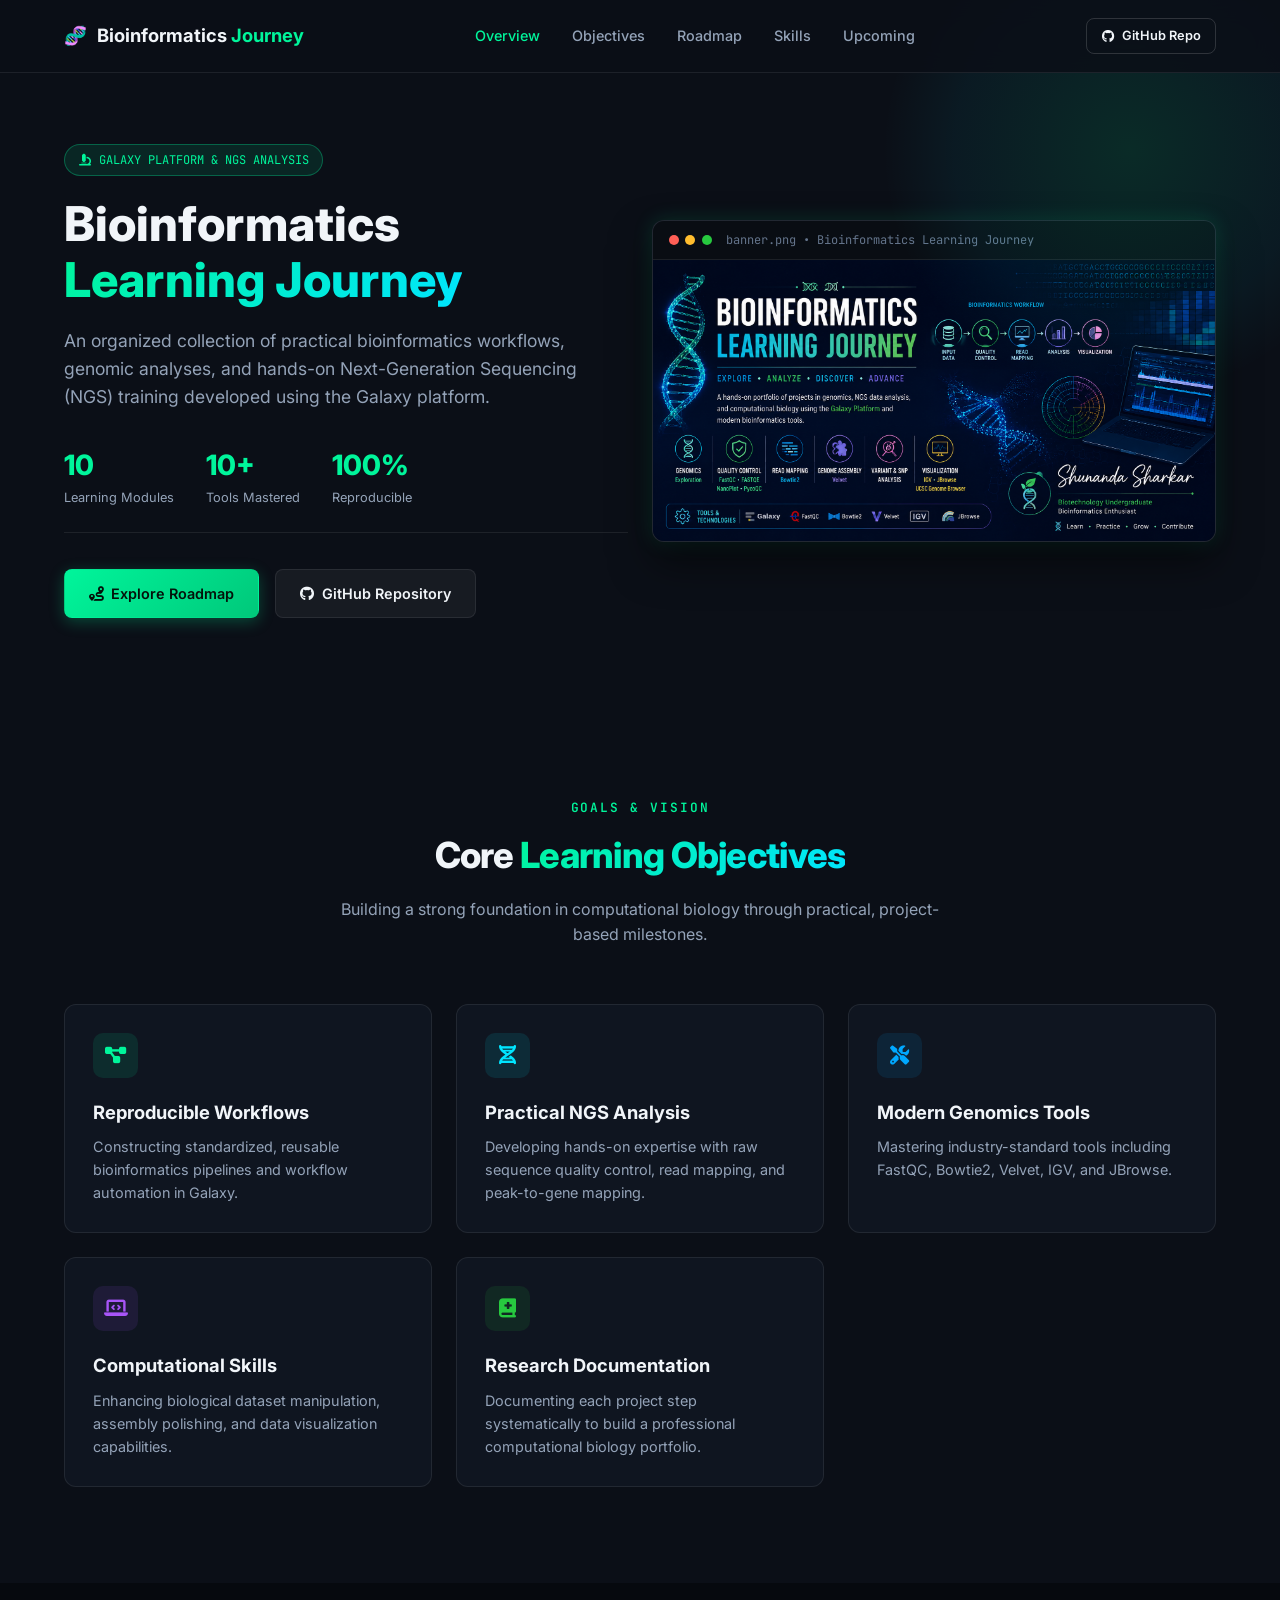
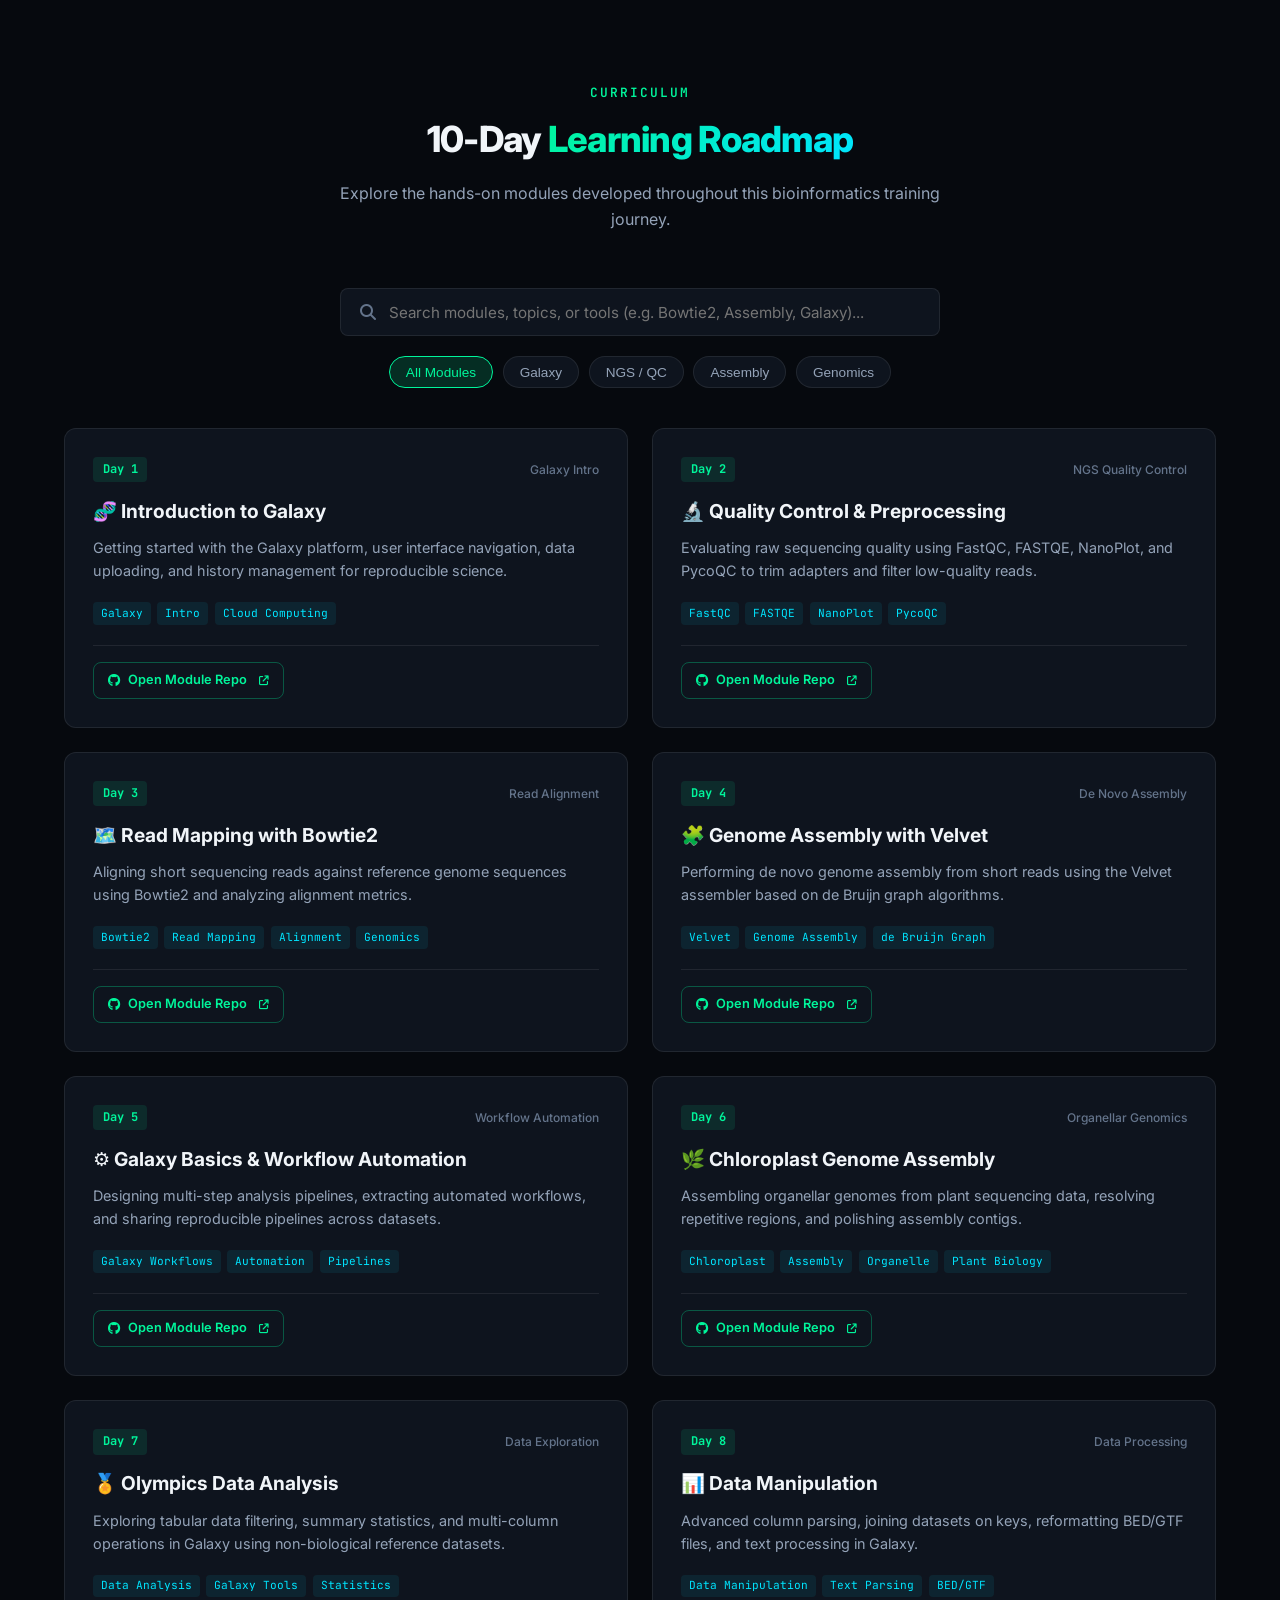
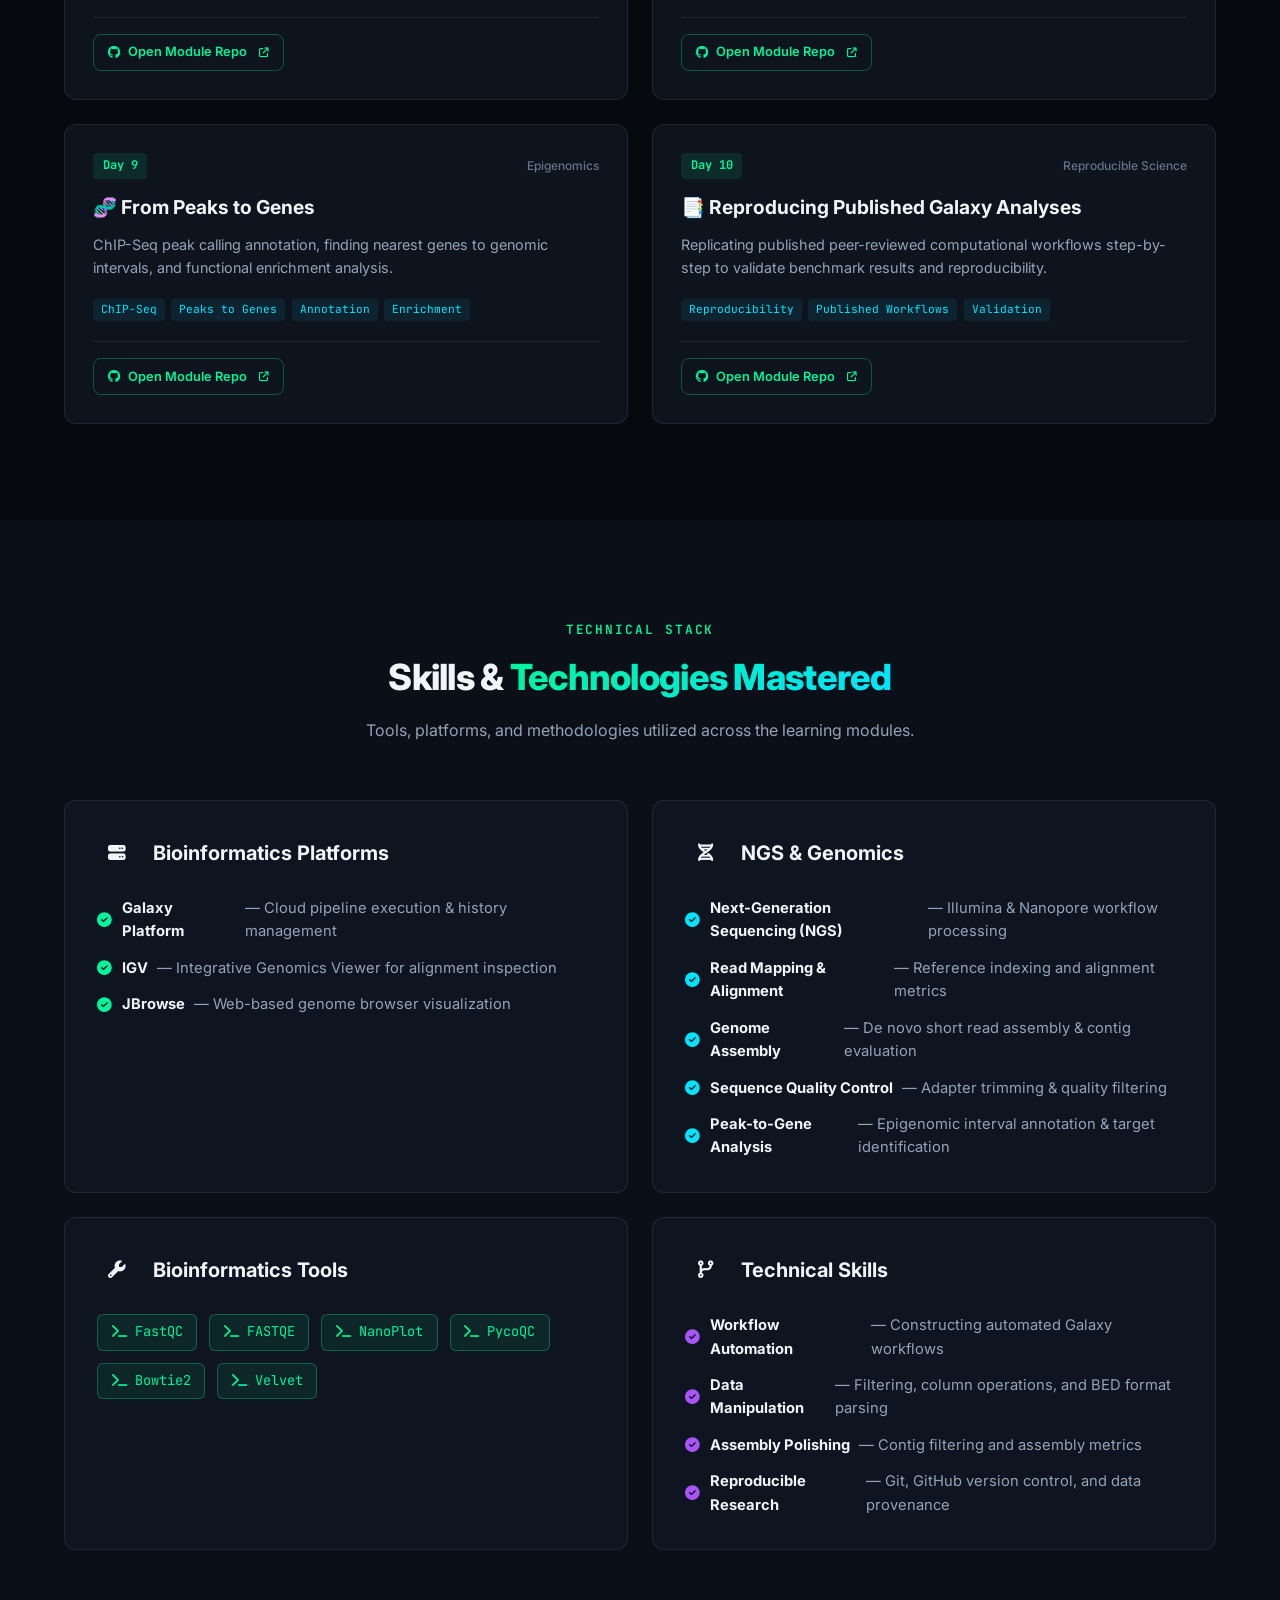
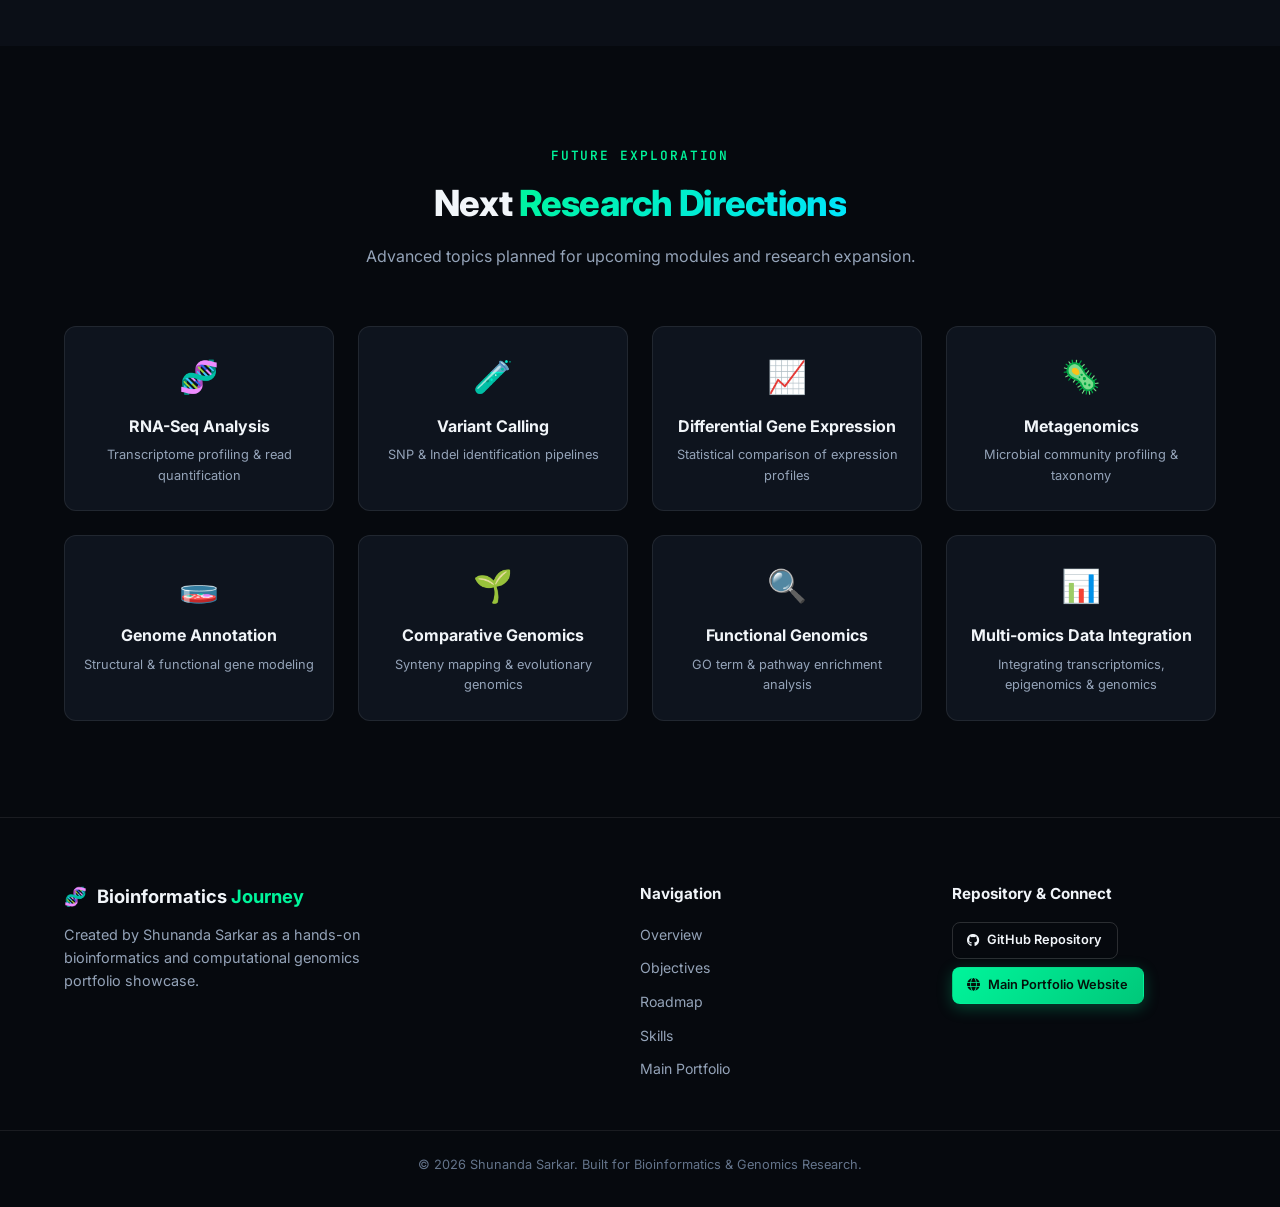
==== Bioinformatics-Learning-Journey/index.html @ 3c03c181 "Deploy Bioinformatics Learning Journey interactive demo website" ====
<!DOCTYPE html>
<html lang="en">
<head>
  <meta charset="UTF-8">
  <meta name="viewport" content="width=device-width, initial-scale=1.0">
  <title>Bioinformatics Learning Journey | Interactive Showcase</title>
  <meta name="description" content="An interactive showcase of practical bioinformatics workflows, NGS analysis, and genomics training with the Galaxy platform by Shunanda Sarkar.">
  
  <!-- Google Fonts -->
  <link rel="preconnect" href="https://fonts.googleapis.com">
  <link rel="preconnect" href="https://fonts.gstatic.com" crossorigin>
  <link href="https://fonts.googleapis.com/css2?family=Inter:wght@300;400;500;600;700;800&family=JetBrains+Mono:wght@400;500;600&display=swap" rel="stylesheet">
  
  <!-- FontAwesome Icons -->
  <link rel="stylesheet" href="https://cdnjs.cloudflare.com/ajax/libs/font-awesome/6.7.2/css/all.min.css">
  
  <!-- Custom CSS -->
  <link rel="stylesheet" href="style.css">
</head>
<body>

  <!-- Navigation Bar -->
  <nav class="navbar" id="navbar">
    <div class="nav-container">
      <a href="#" class="nav-logo">
        <span class="logo-icon">🧬</span>
        <span class="logo-text">Bioinformatics <span class="accent-cyan">Journey</span></span>
      </a>
      <ul class="nav-links" id="nav-links">
        <li><a href="#overview" class="nav-link active">Overview</a></li>
        <li><a href="#objectives" class="nav-link">Objectives</a></li>
        <li><a href="#roadmap" class="nav-link">Roadmap</a></li>
        <li><a href="#skills" class="nav-link">Skills</a></li>
        <li><a href="#upcoming" class="nav-link">Upcoming</a></li>
      </ul>
      <div class="nav-actions">
        <a href="https://github.com/shunandasharkarbio-boop/Bioinformatics-Learning-Journey" target="_blank" rel="noopener noreferrer" class="btn btn-outline btn-sm">
          <i class="fab fa-github"></i> GitHub Repo
        </a>
      </div>
      <button class="mobile-toggle" id="mobile-toggle" aria-label="Toggle Navigation">
        <i class="fas fa-bars"></i>
      </button>
    </div>
  </nav>

  <!-- Hero Section -->
  <section class="hero-section" id="overview">
    <div class="hero-bg-glow"></div>
    <div class="container grid grid-2 hero-grid">
      <div class="hero-content">
        <div class="hero-badge">
          <i class="fas fa-microscope"></i> GALAXY PLATFORM & NGS ANALYSIS
        </div>
        <h1 class="hero-title">
          Bioinformatics <br>
          <span class="text-gradient">Learning Journey</span>
        </h1>
        <p class="hero-description">
          An organized collection of practical bioinformatics workflows, genomic analyses, and hands-on Next-Generation Sequencing (NGS) training developed using the Galaxy platform.
        </p>

        <!-- Stats Grid -->
        <div class="hero-stats">
          <div class="stat-item">
            <span class="stat-number">10</span>
            <span class="stat-label">Learning Modules</span>
          </div>
          <div class="stat-item">
            <span class="stat-number">10+</span>
            <span class="stat-label">Tools Mastered</span>
          </div>
          <div class="stat-item">
            <span class="stat-number">100%</span>
            <span class="stat-label">Reproducible</span>
          </div>
        </div>

        <div class="hero-cta">
          <a href="#roadmap" class="btn btn-primary">
            <i class="fas fa-route"></i> Explore Roadmap
          </a>
          <a href="https://github.com/shunandasharkarbio-boop/Bioinformatics-Learning-Journey" target="_blank" rel="noopener noreferrer" class="btn btn-secondary">
            <i class="fab fa-github"></i> GitHub Repository
          </a>
        </div>
      </div>

      <!-- Hero Banner Frame -->
      <div class="hero-visual">
        <div class="banner-frame">
          <div class="banner-header">
            <span class="dot red"></span>
            <span class="dot yellow"></span>
            <span class="dot green"></span>
            <span class="banner-title">banner.png &bull; Bioinformatics Learning Journey</span>
          </div>
          <div class="banner-body">
            <img src="banner.png" alt="Bioinformatics Learning Journey Banner" class="banner-img">
          </div>
        </div>
      </div>
    </div>
  </section>

  <!-- Learning Objectives -->
  <section class="section" id="objectives">
    <div class="container">
      <div class="section-header">
        <span class="section-subtitle">GOALS & VISION</span>
        <h2 class="section-title">Core <span class="text-gradient">Learning Objectives</span></h2>
        <p class="section-desc">Building a strong foundation in computational biology through practical, project-based milestones.</p>
      </div>

      <div class="grid grid-3 objectives-grid">
        <div class="card objective-card">
          <div class="card-icon cyan"><i class="fas fa-project-diagram"></i></div>
          <h3>Reproducible Workflows</h3>
          <p>Constructing standardized, reusable bioinformatics pipelines and workflow automation in Galaxy.</p>
        </div>

        <div class="card objective-card">
          <div class="card-icon blue"><i class="fas fa-dna"></i></div>
          <h3>Practical NGS Analysis</h3>
          <p>Developing hands-on expertise with raw sequence quality control, read mapping, and peak-to-gene mapping.</p>
        </div>

        <div class="card objective-card">
          <div class="card-icon teal"><i class="fas fa-tools"></i></div>
          <h3>Modern Genomics Tools</h3>
          <p>Mastering industry-standard tools including FastQC, Bowtie2, Velvet, IGV, and JBrowse.</p>
        </div>

        <div class="card objective-card">
          <div class="card-icon purple"><i class="fas fa-laptop-code"></i></div>
          <h3>Computational Skills</h3>
          <p>Enhancing biological dataset manipulation, assembly polishing, and data visualization capabilities.</p>
        </div>

        <div class="card objective-card">
          <div class="card-icon green"><i class="fas fa-book-medical"></i></div>
          <h3>Research Documentation</h3>
          <p>Documenting each project step systematically to build a professional computational biology portfolio.</p>
        </div>
      </div>
    </div>
  </section>

  <!-- Interactive 10-Day Learning Roadmap -->
  <section class="section bg-darker" id="roadmap">
    <div class="container">
      <div class="section-header">
        <span class="section-subtitle">CURRICULUM</span>
        <h2 class="section-title">10-Day <span class="text-gradient">Learning Roadmap</span></h2>
        <p class="section-desc">Explore the hands-on modules developed throughout this bioinformatics training journey.</p>
      </div>

      <!-- Filter Controls -->
      <div class="filter-wrapper">
        <div class="search-box">
          <i class="fas fa-search search-icon"></i>
          <input type="text" id="module-search" placeholder="Search modules, topics, or tools (e.g. Bowtie2, Assembly, Galaxy)...">
        </div>
        <div class="filter-buttons">
          <button class="filter-btn active" data-filter="all">All Modules</button>
          <button class="filter-btn" data-filter="galaxy">Galaxy</button>
          <button class="filter-btn" data-filter="ngs">NGS / QC</button>
          <button class="filter-btn" data-filter="assembly">Assembly</button>
          <button class="filter-btn" data-filter="genomics">Genomics</button>
        </div>
      </div>

      <!-- Roadmap Grid -->
      <div class="grid grid-2 roadmap-grid" id="roadmap-grid">
        
        <!-- Day 1 -->
        <div class="card module-card" data-category="galaxy">
          <div class="module-header">
            <span class="day-badge">Day 1</span>
            <span class="category-tag">Galaxy Intro</span>
          </div>
          <h3 class="module-title">🧬 Introduction to Galaxy</h3>
          <p class="module-desc">Getting started with the Galaxy platform, user interface navigation, data uploading, and history management for reproducible science.</p>
          <div class="module-tags">
            <span>Galaxy</span>
            <span>Intro</span>
            <span>Cloud Computing</span>
          </div>
          <div class="module-footer">
            <a href="https://github.com/shunandasharkarbio-boop/Module-1-Introduction-to-Galaxy" target="_blank" rel="noopener noreferrer" class="btn btn-outline-primary btn-sm">
              <i class="fab fa-github"></i> Open Module Repo <i class="fas fa-arrow-up-right-from-square icon-right"></i>
            </a>
          </div>
        </div>

        <!-- Day 2 -->
        <div class="card module-card" data-category="ngs">
          <div class="module-header">
            <span class="day-badge">Day 2</span>
            <span class="category-tag">NGS Quality Control</span>
          </div>
          <h3 class="module-title">🔬 Quality Control & Preprocessing</h3>
          <p class="module-desc">Evaluating raw sequencing quality using FastQC, FASTQE, NanoPlot, and PycoQC to trim adapters and filter low-quality reads.</p>
          <div class="module-tags">
            <span>FastQC</span>
            <span>FASTQE</span>
            <span>NanoPlot</span>
            <span>PycoQC</span>
          </div>
          <div class="module-footer">
            <a href="https://github.com/shunandasharkarbio-boop/Quality-Control-" target="_blank" rel="noopener noreferrer" class="btn btn-outline-primary btn-sm">
              <i class="fab fa-github"></i> Open Module Repo <i class="fas fa-arrow-up-right-from-square icon-right"></i>
            </a>
          </div>
        </div>

        <!-- Day 3 -->
        <div class="card module-card" data-category="genomics">
          <div class="module-header">
            <span class="day-badge">Day 3</span>
            <span class="category-tag">Read Alignment</span>
          </div>
          <h3 class="module-title">🗺️ Read Mapping with Bowtie2</h3>
          <p class="module-desc">Aligning short sequencing reads against reference genome sequences using Bowtie2 and analyzing alignment metrics.</p>
          <div class="module-tags">
            <span>Bowtie2</span>
            <span>Read Mapping</span>
            <span>Alignment</span>
            <span>Genomics</span>
          </div>
          <div class="module-footer">
            <a href="https://github.com/shunandasharkarbio-boop/Mapping" target="_blank" rel="noopener noreferrer" class="btn btn-outline-primary btn-sm">
              <i class="fab fa-github"></i> Open Module Repo <i class="fas fa-arrow-up-right-from-square icon-right"></i>
            </a>
          </div>
        </div>

        <!-- Day 4 -->
        <div class="card module-card" data-category="assembly">
          <div class="module-header">
            <span class="day-badge">Day 4</span>
            <span class="category-tag">De Novo Assembly</span>
          </div>
          <h3 class="module-title">🧩 Genome Assembly with Velvet</h3>
          <p class="module-desc">Performing de novo genome assembly from short reads using the Velvet assembler based on de Bruijn graph algorithms.</p>
          <div class="module-tags">
            <span>Velvet</span>
            <span>Genome Assembly</span>
            <span>de Bruijn Graph</span>
          </div>
          <div class="module-footer">
            <a href="https://github.com/shunandasharkarbio-boop/Genome-assembly-with-Velvet" target="_blank" rel="noopener noreferrer" class="btn btn-outline-primary btn-sm">
              <i class="fab fa-github"></i> Open Module Repo <i class="fas fa-arrow-up-right-from-square icon-right"></i>
            </a>
          </div>
        </div>

        <!-- Day 5 -->
        <div class="card module-card" data-category="galaxy">
          <div class="module-header">
            <span class="day-badge">Day 5</span>
            <span class="category-tag">Workflow Automation</span>
          </div>
          <h3 class="module-title">⚙️ Galaxy Basics & Workflow Automation</h3>
          <p class="module-desc">Designing multi-step analysis pipelines, extracting automated workflows, and sharing reproducible pipelines across datasets.</p>
          <div class="module-tags">
            <span>Galaxy Workflows</span>
            <span>Automation</span>
            <span>Pipelines</span>
          </div>
          <div class="module-footer">
            <a href="https://github.com/shunandasharkarbio-boop/Galaxy-basic" target="_blank" rel="noopener noreferrer" class="btn btn-outline-primary btn-sm">
              <i class="fab fa-github"></i> Open Module Repo <i class="fas fa-arrow-up-right-from-square icon-right"></i>
            </a>
          </div>
        </div>

        <!-- Day 6 -->
        <div class="card module-card" data-category="assembly">
          <div class="module-header">
            <span class="day-badge">Day 6</span>
            <span class="category-tag">Organellar Genomics</span>
          </div>
          <h3 class="module-title">🌿 Chloroplast Genome Assembly</h3>
          <p class="module-desc">Assembling organellar genomes from plant sequencing data, resolving repetitive regions, and polishing assembly contigs.</p>
          <div class="module-tags">
            <span>Chloroplast</span>
            <span>Assembly</span>
            <span>Organelle</span>
            <span>Plant Biology</span>
          </div>
          <div class="module-footer">
            <a href="https://github.com/shunandasharkarbio-boop/Chloroplast-genome-assembly" target="_blank" rel="noopener noreferrer" class="btn btn-outline-primary btn-sm">
              <i class="fab fa-github"></i> Open Module Repo <i class="fas fa-arrow-up-right-from-square icon-right"></i>
            </a>
          </div>
        </div>

        <!-- Day 7 -->
        <div class="card module-card" data-category="galaxy">
          <div class="module-header">
            <span class="day-badge">Day 7</span>
            <span class="category-tag">Data Exploration</span>
          </div>
          <h3 class="module-title">🏅 Olympics Data Analysis</h3>
          <p class="module-desc">Exploring tabular data filtering, summary statistics, and multi-column operations in Galaxy using non-biological reference datasets.</p>
          <div class="module-tags">
            <span>Data Analysis</span>
            <span>Galaxy Tools</span>
            <span>Statistics</span>
          </div>
          <div class="module-footer">
            <a href="https://github.com/shunandasharkarbio-boop/Olympics-Data-Analysis" target="_blank" rel="noopener noreferrer" class="btn btn-outline-primary btn-sm">
              <i class="fab fa-github"></i> Open Module Repo <i class="fas fa-arrow-up-right-from-square icon-right"></i>
            </a>
          </div>
        </div>

        <!-- Day 8 -->
        <div class="card module-card" data-category="galaxy">
          <div class="module-header">
            <span class="day-badge">Day 8</span>
            <span class="category-tag">Data Processing</span>
          </div>
          <h3 class="module-title">📊 Data Manipulation</h3>
          <p class="module-desc">Advanced column parsing, joining datasets on keys, reformatting BED/GTF files, and text processing in Galaxy.</p>
          <div class="module-tags">
            <span>Data Manipulation</span>
            <span>Text Parsing</span>
            <span>BED/GTF</span>
          </div>
          <div class="module-footer">
            <a href="https://github.com/shunandasharkarbio-boop/Olympics-Data-Analysis" target="_blank" rel="noopener noreferrer" class="btn btn-outline-primary btn-sm">
              <i class="fab fa-github"></i> Open Module Repo <i class="fas fa-arrow-up-right-from-square icon-right"></i>
            </a>
          </div>
        </div>

        <!-- Day 9 -->
        <div class="card module-card" data-category="genomics">
          <div class="module-header">
            <span class="day-badge">Day 9</span>
            <span class="category-tag">Epigenomics</span>
          </div>
          <h3 class="module-title">🧬 From Peaks to Genes</h3>
          <p class="module-desc">ChIP-Seq peak calling annotation, finding nearest genes to genomic intervals, and functional enrichment analysis.</p>
          <div class="module-tags">
            <span>ChIP-Seq</span>
            <span>Peaks to Genes</span>
            <span>Annotation</span>
            <span>Enrichment</span>
          </div>
          <div class="module-footer">
            <a href="https://github.com/shunandasharkarbio-boop/From-peaks-to-genes" target="_blank" rel="noopener noreferrer" class="btn btn-outline-primary btn-sm">
              <i class="fab fa-github"></i> Open Module Repo <i class="fas fa-arrow-up-right-from-square icon-right"></i>
            </a>
          </div>
        </div>

        <!-- Day 10 -->
        <div class="card module-card" data-category="galaxy">
          <div class="module-header">
            <span class="day-badge">Day 10</span>
            <span class="category-tag">Reproducible Science</span>
          </div>
          <h3 class="module-title">📑 Reproducing Published Galaxy Analyses</h3>
          <p class="module-desc">Replicating published peer-reviewed computational workflows step-by-step to validate benchmark results and reproducibility.</p>
          <div class="module-tags">
            <span>Reproducibility</span>
            <span>Published Workflows</span>
            <span>Validation</span>
          </div>
          <div class="module-footer">
            <a href="https://github.com/shunandasharkarbio-boop/Reproduce-published-Galaxy-analyses" target="_blank" rel="noopener noreferrer" class="btn btn-outline-primary btn-sm">
              <i class="fab fa-github"></i> Open Module Repo <i class="fas fa-arrow-up-right-from-square icon-right"></i>
            </a>
          </div>
        </div>

      </div>
    </div>
  </section>

  <!-- Skills & Technologies -->
  <section class="section" id="skills">
    <div class="container">
      <div class="section-header">
        <span class="section-subtitle">TECHNICAL STACK</span>
        <h2 class="section-title">Skills & <span class="text-gradient">Technologies Mastered</span></h2>
        <p class="section-desc">Tools, platforms, and methodologies utilized across the learning modules.</p>
      </div>

      <div class="grid grid-2 skills-grid">

        <!-- Category 1 -->
        <div class="card skill-category-card">
          <div class="skill-cat-header">
            <div class="skill-cat-icon cyan"><i class="fas fa-server"></i></div>
            <h3>Bioinformatics Platforms</h3>
          </div>
          <ul class="skill-list">
            <li><i class="fas fa-check-circle accent-cyan"></i> <strong>Galaxy Platform</strong> — Cloud pipeline execution & history management</li>
            <li><i class="fas fa-check-circle accent-cyan"></i> <strong>IGV</strong> — Integrative Genomics Viewer for alignment inspection</li>
            <li><i class="fas fa-check-circle accent-cyan"></i> <strong>JBrowse</strong> — Web-based genome browser visualization</li>
          </ul>
        </div>

        <!-- Category 2 -->
        <div class="card skill-category-card">
          <div class="skill-cat-header">
            <div class="skill-cat-icon blue"><i class="fas fa-dna"></i></div>
            <h3>NGS & Genomics</h3>
          </div>
          <ul class="skill-list">
            <li><i class="fas fa-check-circle accent-blue"></i> <strong>Next-Generation Sequencing (NGS)</strong> — Illumina & Nanopore workflow processing</li>
            <li><i class="fas fa-check-circle accent-blue"></i> <strong>Read Mapping & Alignment</strong> — Reference indexing and alignment metrics</li>
            <li><i class="fas fa-check-circle accent-blue"></i> <strong>Genome Assembly</strong> — De novo short read assembly & contig evaluation</li>
            <li><i class="fas fa-check-circle accent-blue"></i> <strong>Sequence Quality Control</strong> — Adapter trimming & quality filtering</li>
            <li><i class="fas fa-check-circle accent-blue"></i> <strong>Peak-to-Gene Analysis</strong> — Epigenomic interval annotation & target identification</li>
          </ul>
        </div>

        <!-- Category 3 -->
        <div class="card skill-category-card">
          <div class="skill-cat-header">
            <div class="skill-cat-icon teal"><i class="fas fa-wrench"></i></div>
            <h3>Bioinformatics Tools</h3>
          </div>
          <div class="tool-pills">
            <span class="tool-pill"><i class="fas fa-terminal"></i> FastQC</span>
            <span class="tool-pill"><i class="fas fa-terminal"></i> FASTQE</span>
            <span class="tool-pill"><i class="fas fa-terminal"></i> NanoPlot</span>
            <span class="tool-pill"><i class="fas fa-terminal"></i> PycoQC</span>
            <span class="tool-pill"><i class="fas fa-terminal"></i> Bowtie2</span>
            <span class="tool-pill"><i class="fas fa-terminal"></i> Velvet</span>
          </div>
        </div>

        <!-- Category 4 -->
        <div class="card skill-category-card">
          <div class="skill-cat-header">
            <div class="skill-cat-icon purple"><i class="fas fa-code-branch"></i></div>
            <h3>Technical Skills</h3>
          </div>
          <ul class="skill-list">
            <li><i class="fas fa-check-circle accent-purple"></i> <strong>Workflow Automation</strong> — Constructing automated Galaxy workflows</li>
            <li><i class="fas fa-check-circle accent-purple"></i> <strong>Data Manipulation</strong> — Filtering, column operations, and BED format parsing</li>
            <li><i class="fas fa-check-circle accent-purple"></i> <strong>Assembly Polishing</strong> — Contig filtering and assembly metrics</li>
            <li><i class="fas fa-check-circle accent-purple"></i> <strong>Reproducible Research</strong> — Git, GitHub version control, and data provenance</li>
          </ul>
        </div>

      </div>
    </div>
  </section>

  <!-- Upcoming Topics -->
  <section class="section bg-darker" id="upcoming">
    <div class="container">
      <div class="section-header">
        <span class="section-subtitle">FUTURE EXPLORATION</span>
        <h2 class="section-title">Next <span class="text-gradient">Research Directions</span></h2>
        <p class="section-desc">Advanced topics planned for upcoming modules and research expansion.</p>
      </div>

      <div class="grid grid-4 upcoming-grid">
        <div class="card upcoming-card">
          <div class="upcoming-icon">🧬</div>
          <h4>RNA-Seq Analysis</h4>
          <p>Transcriptome profiling & read quantification</p>
        </div>
        <div class="card upcoming-card">
          <div class="upcoming-icon">🧪</div>
          <h4>Variant Calling</h4>
          <p>SNP & Indel identification pipelines</p>
        </div>
        <div class="card upcoming-card">
          <div class="upcoming-icon">📈</div>
          <h4>Differential Gene Expression</h4>
          <p>Statistical comparison of expression profiles</p>
        </div>
        <div class="card upcoming-card">
          <div class="upcoming-icon">🦠</div>
          <h4>Metagenomics</h4>
          <p>Microbial community profiling & taxonomy</p>
        </div>
        <div class="card upcoming-card">
          <div class="upcoming-icon">🧫</div>
          <h4>Genome Annotation</h4>
          <p>Structural & functional gene modeling</p>
        </div>
        <div class="card upcoming-card">
          <div class="upcoming-icon">🌱</div>
          <h4>Comparative Genomics</h4>
          <p>Synteny mapping & evolutionary genomics</p>
        </div>
        <div class="card upcoming-card">
          <div class="upcoming-icon">🔍</div>
          <h4>Functional Genomics</h4>
          <p>GO term & pathway enrichment analysis</p>
        </div>
        <div class="card upcoming-card">
          <div class="upcoming-icon">📊</div>
          <h4>Multi-omics Data Integration</h4>
          <p>Integrating transcriptomics, epigenomics & genomics</p>
        </div>
      </div>
    </div>
  </section>

  <!-- Footer -->
  <footer class="footer">
    <div class="container footer-content">
      <div class="footer-brand">
        <a href="#" class="nav-logo">
          <span class="logo-icon">🧬</span>
          <span class="logo-text">Bioinformatics <span class="accent-cyan">Journey</span></span>
        </a>
        <p class="footer-desc">
          Created by Shunanda Sarkar as a hands-on bioinformatics and computational genomics portfolio showcase.
        </p>
      </div>
      <div class="footer-links">
        <h4>Navigation</h4>
        <ul>
          <li><a href="#overview">Overview</a></li>
          <li><a href="#objectives">Objectives</a></li>
          <li><a href="#roadmap">Roadmap</a></li>
          <li><a href="#skills">Skills</a></li>
          <li><a href="https://shunandasharkarbio-boop.github.io/portfolio/" target="_blank">Main Portfolio</a></li>
        </ul>
      </div>
      <div class="footer-social">
        <h4>Repository & Connect</h4>
        <a href="https://github.com/shunandasharkarbio-boop/Bioinformatics-Learning-Journey" target="_blank" rel="noopener noreferrer" class="btn btn-outline btn-sm">
          <i class="fab fa-github"></i> GitHub Repository
        </a>
        <a href="https://shunandasharkarbio-boop.github.io/portfolio/" target="_blank" class="btn btn-primary btn-sm" style="margin-top: 0.5rem;">
          <i class="fas fa-globe"></i> Main Portfolio Website
        </a>
      </div>
    </div>
    <div class="footer-bottom">
      <p>&copy; 2026 Shunanda Sarkar. Built for Bioinformatics & Genomics Research.</p>
    </div>
  </footer>

  <!-- Custom JavaScript -->
  <script src="script.js"></script>
</body>
</html>
---- Bioinformatics-Learning-Journey/style.css ----
/* ==========================================================================
   Bioinformatics Learning Journey - Premium Dark Theme System
   ========================================================================== */

:root {
  --bg-dark: #0B0F17;
  --bg-darker: #06090E;
  --bg-card: rgba(18, 24, 36, 0.75);
  --bg-card-hover: rgba(24, 32, 48, 0.9);
  
  --color-primary: #00f59b;
  --color-secondary: #00e5ff;
  --color-blue: #00a8ff;
  --color-purple: #a855f7;
  
  --text-main: #f1f5f9;
  --text-muted: #94a3b8;
  --text-dim: #64748b;
  
  --border-card: rgba(255, 255, 255, 0.08);
  --border-cyan: rgba(0, 245, 155, 0.3);
  --glow-cyan: 0 0 20px rgba(0, 245, 155, 0.15);
  --glow-blue: 0 0 20px rgba(0, 229, 255, 0.15);
  
  --font-sans: 'Inter', system-ui, -apple-system, sans-serif;
  --font-mono: 'JetBrains Mono', monospace;
  
  --transition: all 0.3s cubic-bezier(0.16, 1, 0.3, 1);
}

/* Reset & Base */
* {
  margin: 0;
  padding: 0;
  box-sizing: border-box;
}

html {
  scroll-behavior: smooth;
}

body {
  font-family: var(--font-sans);
  background-color: var(--bg-dark);
  color: var(--text-main);
  line-height: 1.6;
  overflow-x: hidden;
}

/* Layout Utilities */
.container {
  max-width: 1200px;
  margin: 0 auto;
  padding: 0 1.5rem;
}

.section {
  padding: 6rem 0;
}

.bg-darker {
  background-color: var(--bg-darker);
}

.grid {
  display: grid;
  gap: 1.5rem;
}

.grid-2 { grid-template-columns: repeat(2, 1fr); }
.grid-3 { grid-template-columns: repeat(3, 1fr); }
.grid-4 { grid-template-columns: repeat(4, 1fr); }

@media (max-width: 992px) {
  .grid-2, .grid-3, .grid-4 { grid-template-columns: repeat(2, 1fr); }
}

@media (max-width: 640px) {
  .grid-2, .grid-3, .grid-4 { grid-template-columns: 1fr; }
}

/* Typography & Gradients */
.text-gradient {
  background: linear-gradient(135deg, var(--color-primary), var(--color-secondary));
  -webkit-background-clip: text;
  -webkit-text-fill-color: transparent;
}

.accent-cyan { color: var(--color-primary); }
.accent-blue { color: var(--color-secondary); }
.accent-purple { color: var(--color-purple); }

.section-header {
  text-align: center;
  margin-bottom: 3.5rem;
}

.section-subtitle {
  font-family: var(--font-mono);
  font-size: 0.8rem;
  font-weight: 600;
  letter-spacing: 0.15em;
  color: var(--color-primary);
  text-transform: uppercase;
  display: inline-block;
  margin-bottom: 0.5rem;
}

.section-title {
  font-size: 2.25rem;
  font-weight: 800;
  letter-spacing: -0.02em;
  margin-bottom: 0.75rem;
}

.section-desc {
  color: var(--text-muted);
  max-width: 600px;
  margin: 0 auto;
  font-size: 1rem;
}

/* Navigation Bar */
.navbar {
  position: fixed;
  top: 0;
  left: 0;
  width: 100%;
  z-index: 1000;
  background: rgba(11, 15, 23, 0.85);
  backdrop-filter: blur(12px);
  border-bottom: 1px solid var(--border-card);
  transition: var(--transition);
}

.nav-container {
  display: flex;
  align-items: center;
  justify-content: space-between;
  height: 4.5rem;
  max-width: 1200px;
  margin: 0 auto;
  padding: 0 1.5rem;
}

.nav-logo {
  display: flex;
  align-items: center;
  gap: 0.6rem;
  text-decoration: none;
  font-weight: 700;
  font-size: 1.15rem;
  color: var(--text-main);
}

.nav-links {
  display: flex;
  list-style: none;
  gap: 2rem;
}

.nav-link {
  text-decoration: none;
  color: var(--text-muted);
  font-size: 0.9rem;
  font-weight: 500;
  transition: var(--transition);
}

.nav-link:hover, .nav-link.active {
  color: var(--color-primary);
}

.mobile-toggle {
  display: none;
  background: none;
  border: none;
  color: var(--text-main);
  font-size: 1.25rem;
  cursor: pointer;
}

@media (max-width: 768px) {
  .nav-links {
    position: absolute;
    top: 4.5rem;
    left: 0;
    width: 100%;
    background: var(--bg-darker);
    flex-direction: column;
    padding: 1.5rem;
    gap: 1rem;
    border-bottom: 1px solid var(--border-card);
    display: none;
  }
  
  .nav-links.active {
    display: flex;
  }
  
  .mobile-toggle {
    display: block;
  }
}

/* Buttons */
.btn {
  display: inline-flex;
  align-items: center;
  gap: 0.5rem;
  padding: 0.75rem 1.5rem;
  border-radius: 8px;
  font-size: 0.9rem;
  font-weight: 600;
  text-decoration: none;
  cursor: pointer;
  transition: var(--transition);
  border: 1px solid transparent;
}

.btn-sm {
  padding: 0.45rem 0.9rem;
  font-size: 0.8rem;
}

.btn-primary {
  background: linear-gradient(135deg, var(--color-primary), #00c87a);
  color: #04120a;
  box-shadow: 0 4px 15px rgba(0, 245, 155, 0.25);
}

.btn-primary:hover {
  transform: translateY(-2px);
  box-shadow: 0 6px 20px rgba(0, 245, 155, 0.4);
}

.btn-secondary {
  background: rgba(255, 255, 255, 0.05);
  color: var(--text-main);
  border-color: var(--border-card);
}

.btn-secondary:hover {
  background: rgba(255, 255, 255, 0.1);
  border-color: var(--text-muted);
}

.btn-outline {
  background: transparent;
  color: var(--text-main);
  border-color: rgba(255, 255, 255, 0.15);
}

.btn-outline:hover {
  border-color: var(--color-primary);
  color: var(--color-primary);
}

.btn-outline-primary {
  background: transparent;
  color: var(--color-primary);
  border-color: var(--border-cyan);
}

.btn-outline-primary:hover {
  background: rgba(0, 245, 155, 0.1);
  box-shadow: var(--glow-cyan);
}

.icon-right {
  font-size: 0.75em;
  margin-left: 0.2rem;
}

/* Hero Section */
.hero-section {
  position: relative;
  padding: 9rem 0 5rem 0;
  overflow: hidden;
}

.hero-bg-glow {
  position: absolute;
  top: -100px;
  right: -100px;
  width: 500px;
  height: 500px;
  background: radial-gradient(circle, rgba(0, 245, 155, 0.12) 0%, rgba(0, 229, 255, 0.05) 50%, transparent 70%);
  pointer-events: none;
}

.hero-grid {
  align-items: center;
}

.hero-badge {
  display: inline-flex;
  align-items: center;
  gap: 0.5rem;
  padding: 0.35rem 0.85rem;
  background: rgba(0, 245, 155, 0.1);
  border: 1px solid var(--border-cyan);
  border-radius: 50px;
  font-family: var(--font-mono);
  font-size: 0.75rem;
  color: var(--color-primary);
  margin-bottom: 1.25rem;
}

.hero-title {
  font-size: 3rem;
  font-weight: 800;
  line-height: 1.15;
  margin-bottom: 1.25rem;
}

.hero-description {
  font-size: 1.1rem;
  color: var(--text-muted);
  margin-bottom: 2rem;
}

.hero-stats {
  display: flex;
  gap: 2rem;
  margin-bottom: 2.25rem;
  padding-bottom: 1.5rem;
  border-bottom: 1px solid var(--border-card);
}

.stat-item {
  display: flex;
  flex-direction: column;
}

.stat-number {
  font-size: 1.75rem;
  font-weight: 800;
  color: var(--color-primary);
}

.stat-label {
  font-size: 0.8rem;
  color: var(--text-muted);
}

.hero-cta {
  display: flex;
  gap: 1rem;
}

/* Banner Frame Visual */
.hero-visual {
  display: flex;
  justify-content: center;
}

.banner-frame {
  width: 100%;
  background: var(--bg-card);
  border: 1px solid var(--border-card);
  border-radius: 12px;
  overflow: hidden;
  box-shadow: 0 20px 40px rgba(0, 0, 0, 0.5), var(--glow-cyan);
  transition: var(--transition);
}

.banner-frame:hover {
  border-color: var(--border-cyan);
  transform: translateY(-4px);
}

.banner-header {
  display: flex;
  align-items: center;
  padding: 0.6rem 1rem;
  background: rgba(0, 0, 0, 0.4);
  border-bottom: 1px solid var(--border-card);
  gap: 0.4rem;
}

.dot {
  width: 10px;
  height: 10px;
  border-radius: 50%;
}
.dot.red { background: #ff5f56; }
.dot.yellow { background: #ffbd2e; }
.dot.green { background: #27c93f; }

.banner-title {
  margin-left: 0.5rem;
  font-family: var(--font-mono);
  font-size: 0.75rem;
  color: var(--text-dim);
}

.banner-body {
  overflow: hidden;
}

.banner-img {
  width: 100%;
  height: auto;
  display: block;
  object-fit: cover;
}

/* Card System */
.card {
  background: var(--bg-card);
  border: 1px solid var(--border-card);
  border-radius: 12px;
  padding: 1.75rem;
  transition: var(--transition);
  position: relative;
}

.card:hover {
  background: var(--bg-card-hover);
  border-color: var(--border-cyan);
  transform: translateY(-4px);
  box-shadow: 0 10px 30px rgba(0, 0, 0, 0.4), var(--glow-cyan);
}

/* Objectives Grid */
.objective-card h3 {
  font-size: 1.15rem;
  margin-bottom: 0.5rem;
}

.objective-card p {
  color: var(--text-muted);
  font-size: 0.9rem;
}

.card-icon {
  width: 45px;
  height: 45px;
  border-radius: 10px;
  display: flex;
  align-items: center;
  justify-content: center;
  font-size: 1.2rem;
  margin-bottom: 1.25rem;
}

.card-icon.cyan { background: rgba(0, 245, 155, 0.1); color: var(--color-primary); }
.card-icon.blue { background: rgba(0, 229, 255, 0.1); color: var(--color-secondary); }
.card-icon.teal { background: rgba(0, 168, 255, 0.1); color: var(--color-blue); }
.card-icon.purple { background: rgba(168, 85, 247, 0.1); color: var(--color-purple); }
.card-icon.green { background: rgba(39, 201, 63, 0.1); color: #27c93f; }

/* Filter & Search Bar */
.filter-wrapper {
  margin-bottom: 2.5rem;
  display: flex;
  flex-direction: column;
  gap: 1.25rem;
}

.search-box {
  position: relative;
  max-width: 600px;
  margin: 0 auto;
  width: 100%;
}

.search-icon {
  position: absolute;
  left: 1.25rem;
  top: 50%;
  transform: translateY(-50%);
  color: var(--text-dim);
}

.search-box input {
  width: 100%;
  padding: 0.85rem 1.25rem 0.85rem 3rem;
  background: var(--bg-card);
  border: 1px solid var(--border-card);
  border-radius: 8px;
  color: var(--text-main);
  font-family: var(--font-sans);
  font-size: 0.95rem;
  transition: var(--transition);
}

.search-box input:focus {
  outline: none;
  border-color: var(--color-primary);
  box-shadow: var(--glow-cyan);
}

.filter-buttons {
  display: flex;
  justify-content: center;
  flex-wrap: wrap;
  gap: 0.6rem;
}

.filter-btn {
  background: var(--bg-card);
  border: 1px solid var(--border-card);
  color: var(--text-muted);
  padding: 0.45rem 1rem;
  border-radius: 50px;
  font-size: 0.85rem;
  font-weight: 500;
  cursor: pointer;
  transition: var(--transition);
}

.filter-btn:hover, .filter-btn.active {
  background: rgba(0, 245, 155, 0.15);
  border-color: var(--color-primary);
  color: var(--color-primary);
}

/* Module Cards */
.module-card {
  display: flex;
  flex-direction: column;
}

.module-header {
  display: flex;
  justify-content: space-between;
  align-items: center;
  margin-bottom: 0.85rem;
}

.day-badge {
  font-family: var(--font-mono);
  font-size: 0.75rem;
  font-weight: 700;
  color: var(--color-primary);
  background: rgba(0, 245, 155, 0.1);
  padding: 0.2rem 0.6rem;
  border-radius: 4px;
}

.category-tag {
  font-size: 0.75rem;
  color: var(--text-dim);
  font-weight: 500;
}

.module-title {
  font-size: 1.2rem;
  font-weight: 700;
  margin-bottom: 0.6rem;
}

.module-desc {
  font-size: 0.9rem;
  color: var(--text-muted);
  margin-bottom: 1.25rem;
  flex-grow: 1;
}

.module-tags {
  display: flex;
  flex-wrap: wrap;
  gap: 0.4rem;
  margin-bottom: 1.25rem;
}

.module-tags span {
  font-family: var(--font-mono);
  font-size: 0.7rem;
  color: var(--color-secondary);
  background: rgba(0, 229, 255, 0.08);
  padding: 0.15rem 0.5rem;
  border-radius: 4px;
}

.module-footer {
  padding-top: 1rem;
  border-top: 1px solid var(--border-card);
}

/* Skills Grid */
.skill-category-card {
  padding: 2rem;
}

.skill-cat-header {
  display: flex;
  align-items: center;
  gap: 1rem;
  margin-bottom: 1.5rem;
}

.skill-cat-header h3 {
  font-size: 1.25rem;
}

.skill-cat-icon {
  width: 40px;
  height: 40px;
  border-radius: 8px;
  display: flex;
  align-items: center;
  justify-content: center;
  font-size: 1.1rem;
}

.skill-list {
  list-style: none;
  display: flex;
  flex-direction: column;
  gap: 0.8rem;
}

.skill-list li {
  font-size: 0.92rem;
  color: var(--text-muted);
  display: flex;
  align-items: center;
  gap: 0.6rem;
}

.skill-list li strong {
  color: var(--text-main);
}

.tool-pills {
  display: flex;
  flex-wrap: wrap;
  gap: 0.75rem;
}

.tool-pill {
  font-family: var(--font-mono);
  font-size: 0.85rem;
  background: rgba(0, 245, 155, 0.08);
  border: 1px solid var(--border-cyan);
  color: var(--color-primary);
  padding: 0.4rem 0.85rem;
  border-radius: 6px;
  display: flex;
  align-items: center;
  gap: 0.5rem;
}

/* Upcoming Topics */
.upcoming-card {
  text-align: center;
  padding: 1.5rem 1rem;
}

.upcoming-icon {
  font-size: 2rem;
  margin-bottom: 0.75rem;
}

.upcoming-card h4 {
  font-size: 1rem;
  margin-bottom: 0.35rem;
}

.upcoming-card p {
  font-size: 0.8rem;
  color: var(--text-muted);
}

/* Footer */
.footer {
  background: var(--bg-darker);
  border-top: 1px solid var(--border-card);
  padding: 4rem 0 2rem 0;
}

.footer-content {
  display: grid;
  grid-template-columns: 2fr 1fr 1fr;
  gap: 3rem;
  margin-bottom: 3rem;
}

@media (max-width: 768px) {
  .footer-content {
    grid-template-columns: 1fr;
    gap: 2rem;
  }
}

.footer-desc {
  color: var(--text-muted);
  font-size: 0.9rem;
  margin-top: 0.75rem;
  max-width: 350px;
}

.footer-links h4, .footer-social h4 {
  font-size: 0.95rem;
  margin-bottom: 1rem;
  color: var(--text-main);
}

.footer-links ul {
  list-style: none;
  display: flex;
  flex-direction: column;
  gap: 0.5rem;
}

.footer-links a {
  text-decoration: none;
  color: var(--text-muted);
  font-size: 0.88rem;
  transition: var(--transition);
}

.footer-links a:hover {
  color: var(--color-primary);
}

.footer-social {
  display: flex;
  flex-direction: column;
  align-items: flex-start;
}

.footer-bottom {
  border-top: 1px solid var(--border-card);
  padding-top: 1.5rem;
  text-align: center;
  font-size: 0.8rem;
  color: var(--text-dim);
}
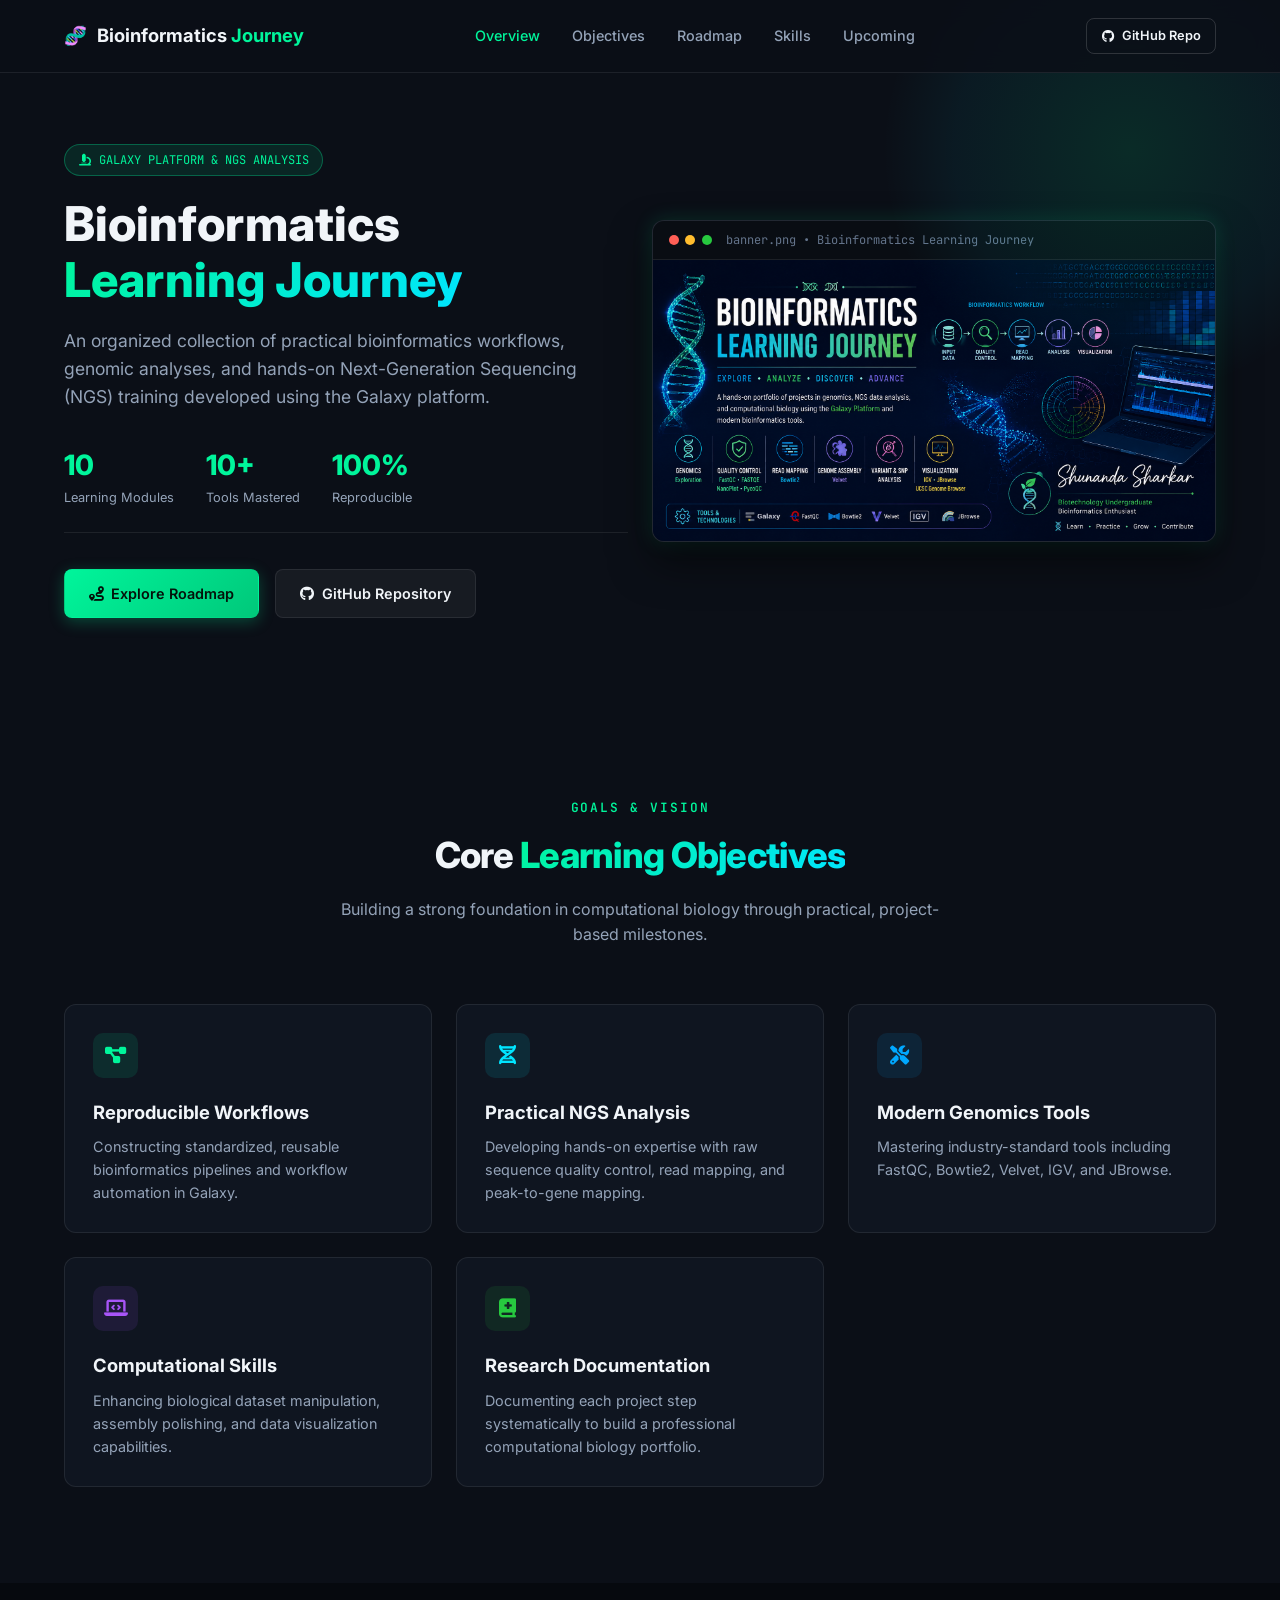
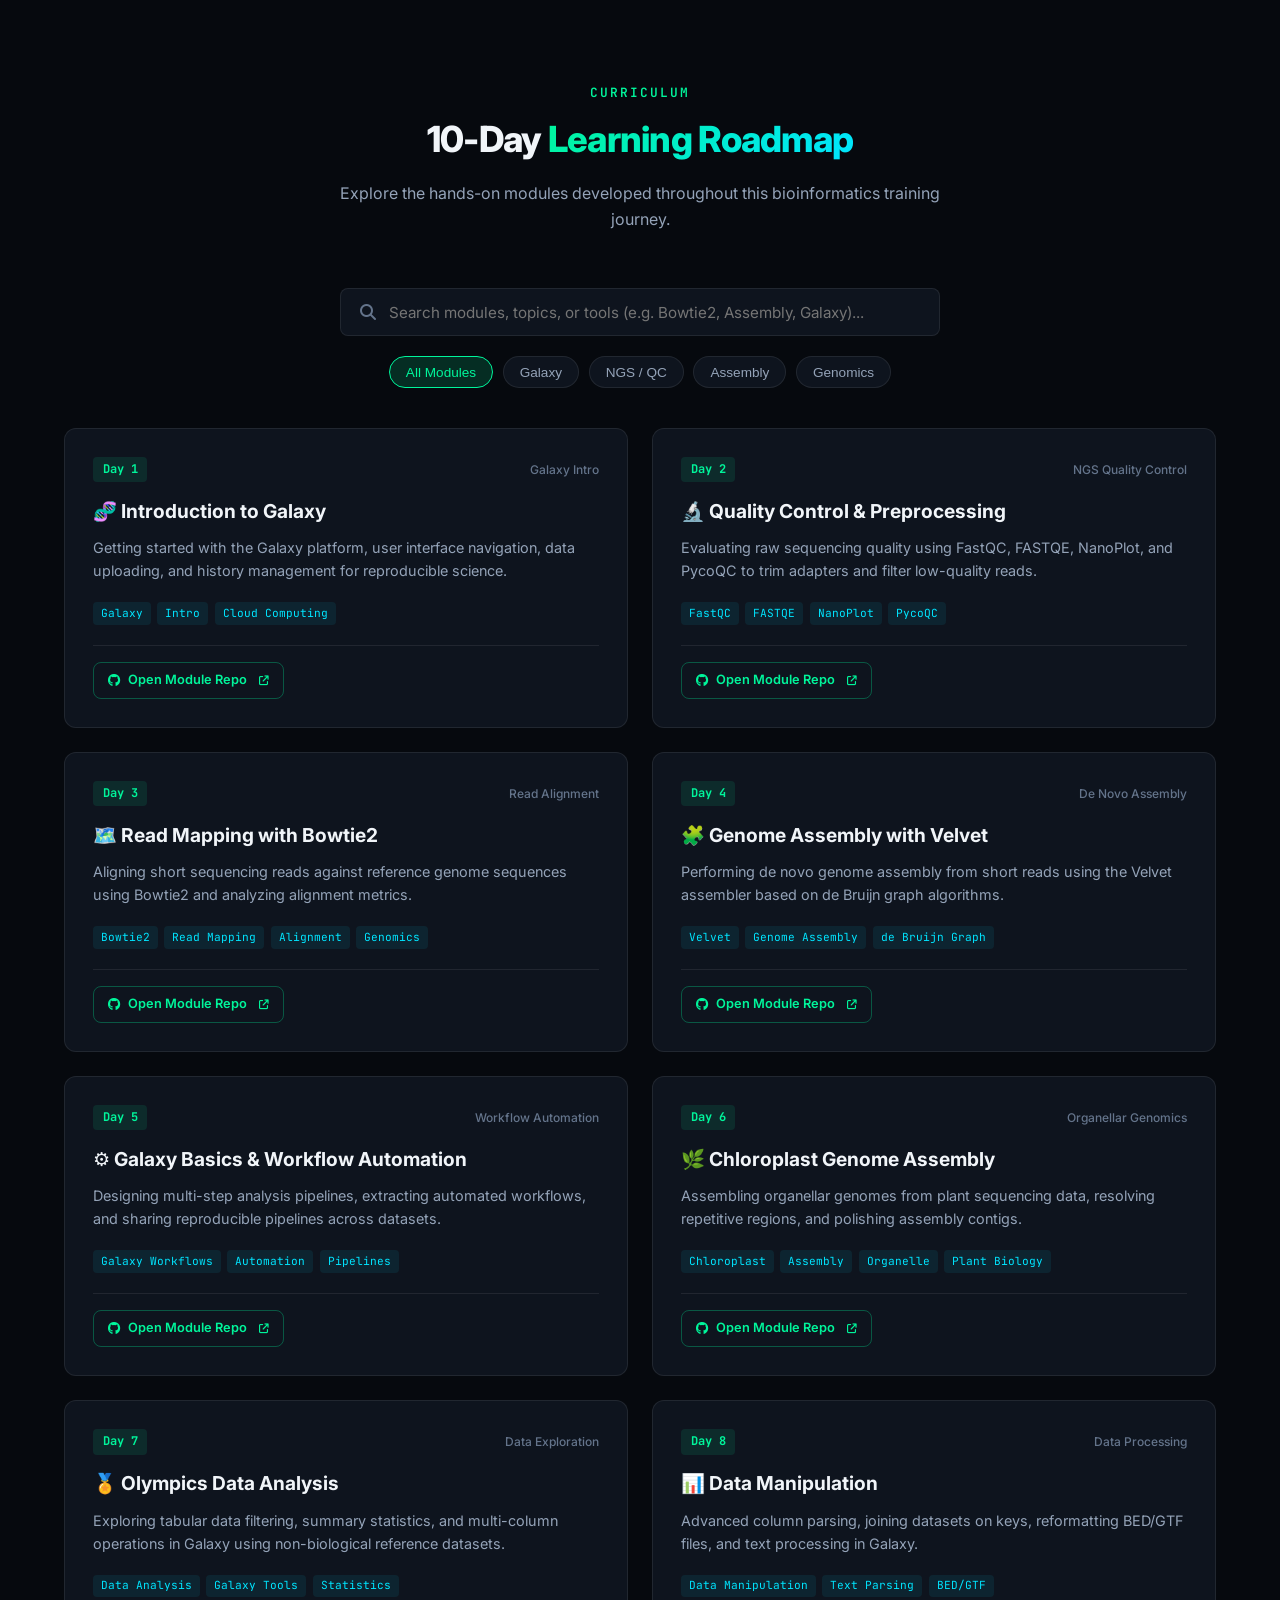
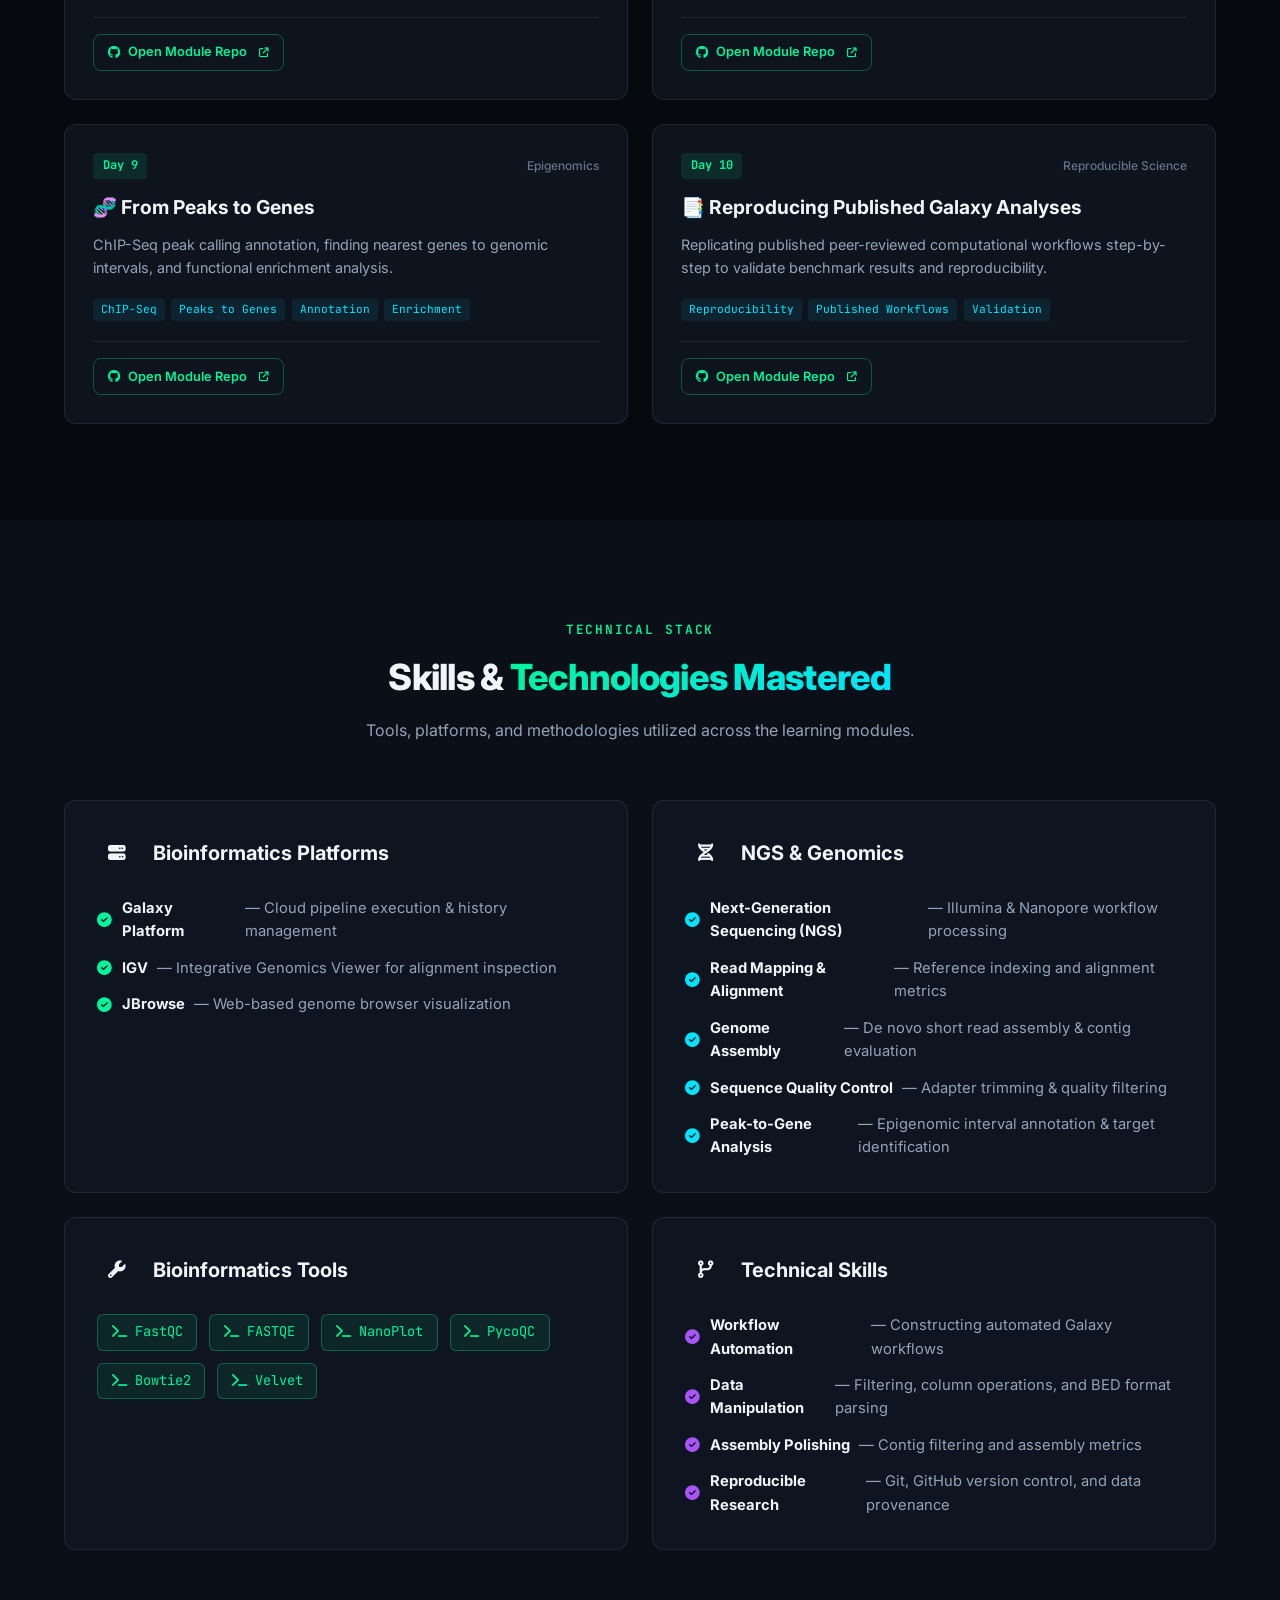
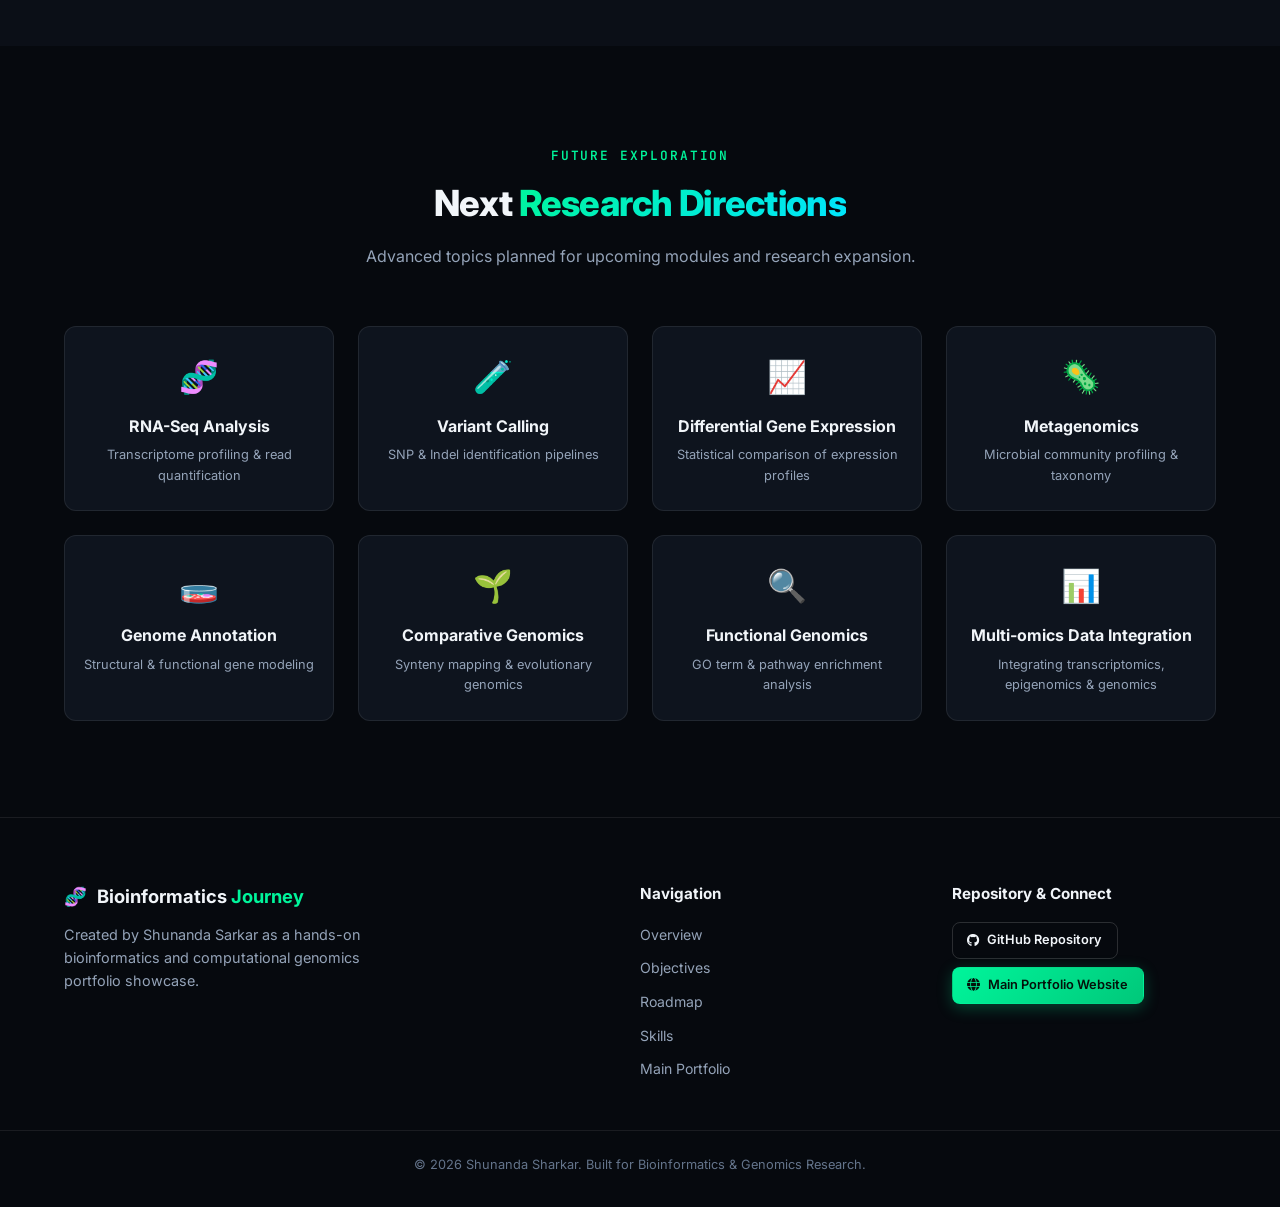
==== commit b94e9389: "Update index.html" ====
--- a/Bioinformatics-Learning-Journey/index.html
+++ b/Bioinformatics-Learning-Journey/index.html
@@ -541,7 +541,7 @@
       </div>
     </div>
     <div class="footer-bottom">
-      <p>&copy; 2026 Shunanda Sarkar. Built for Bioinformatics & Genomics Research.</p>
+      <p>&copy; 2026 Shunanda Sharkar. Built for Bioinformatics & Genomics Research.</p>
     </div>
   </footer>
 
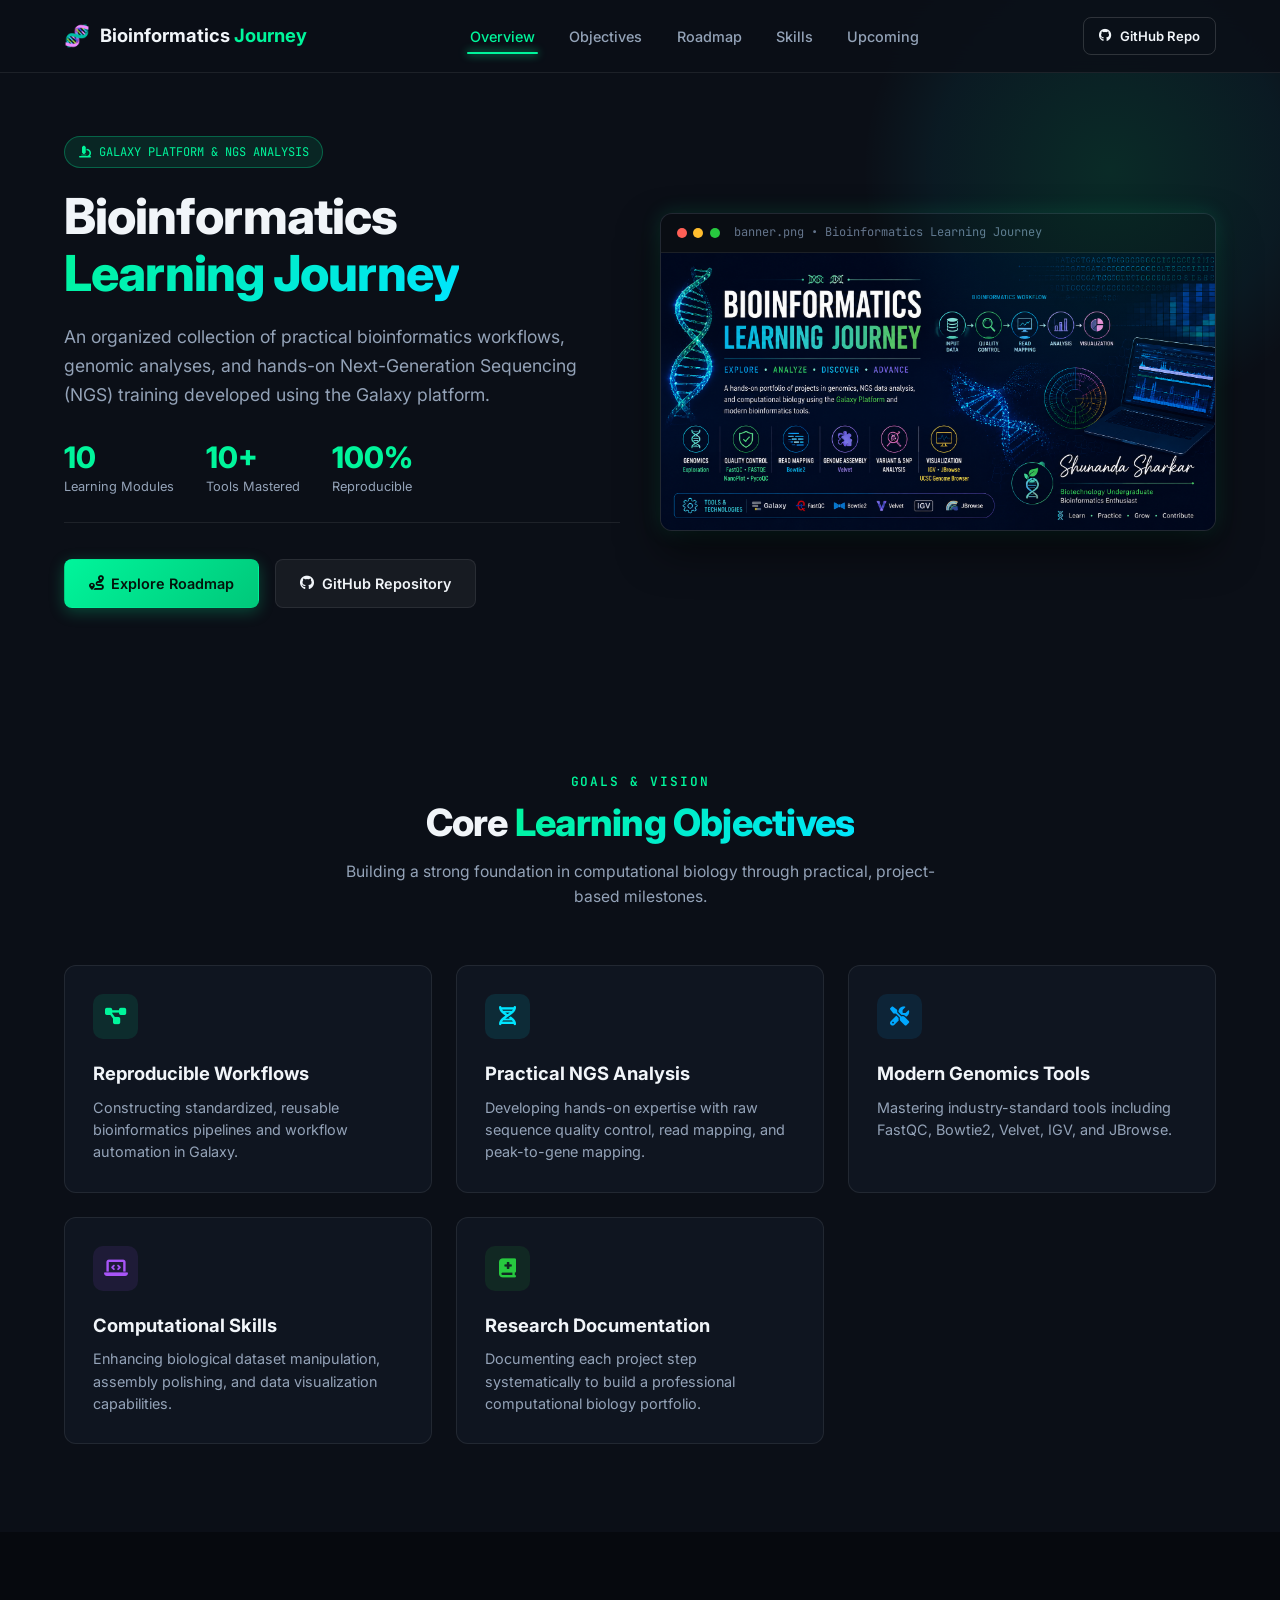
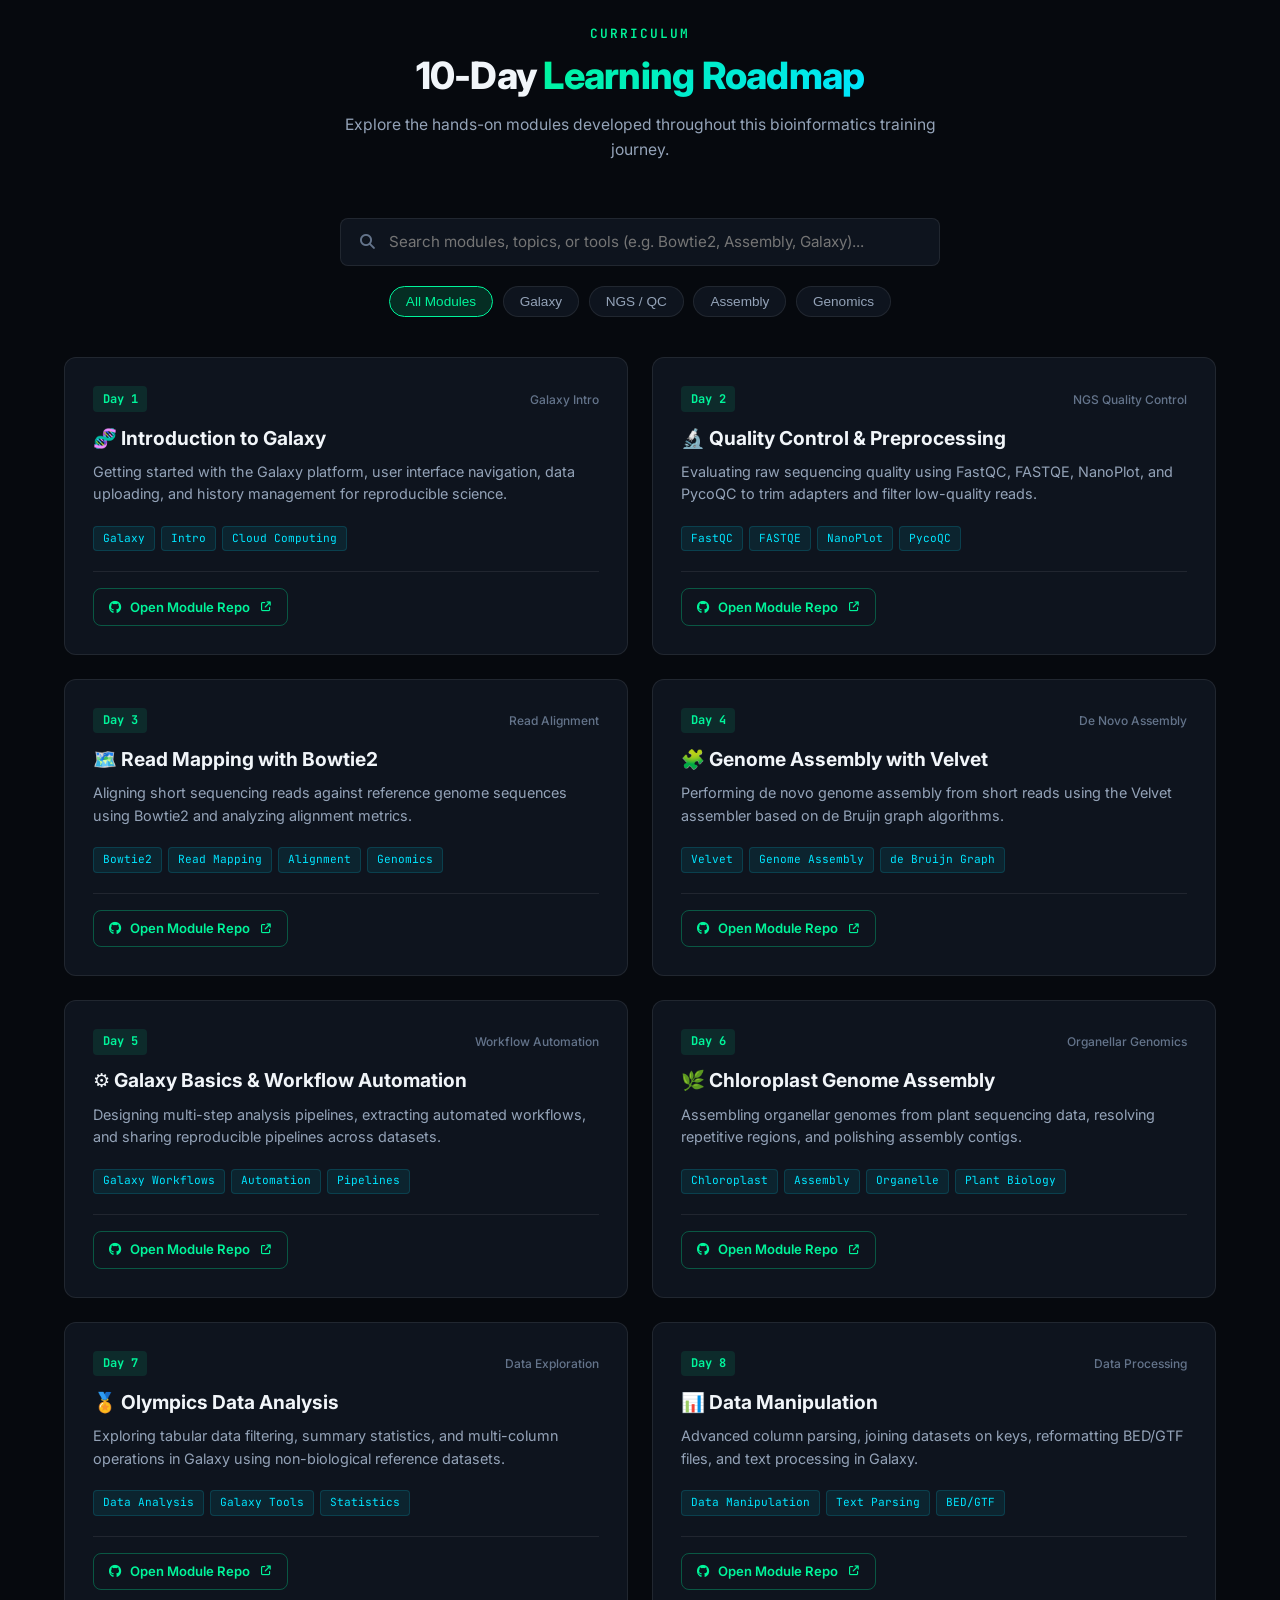
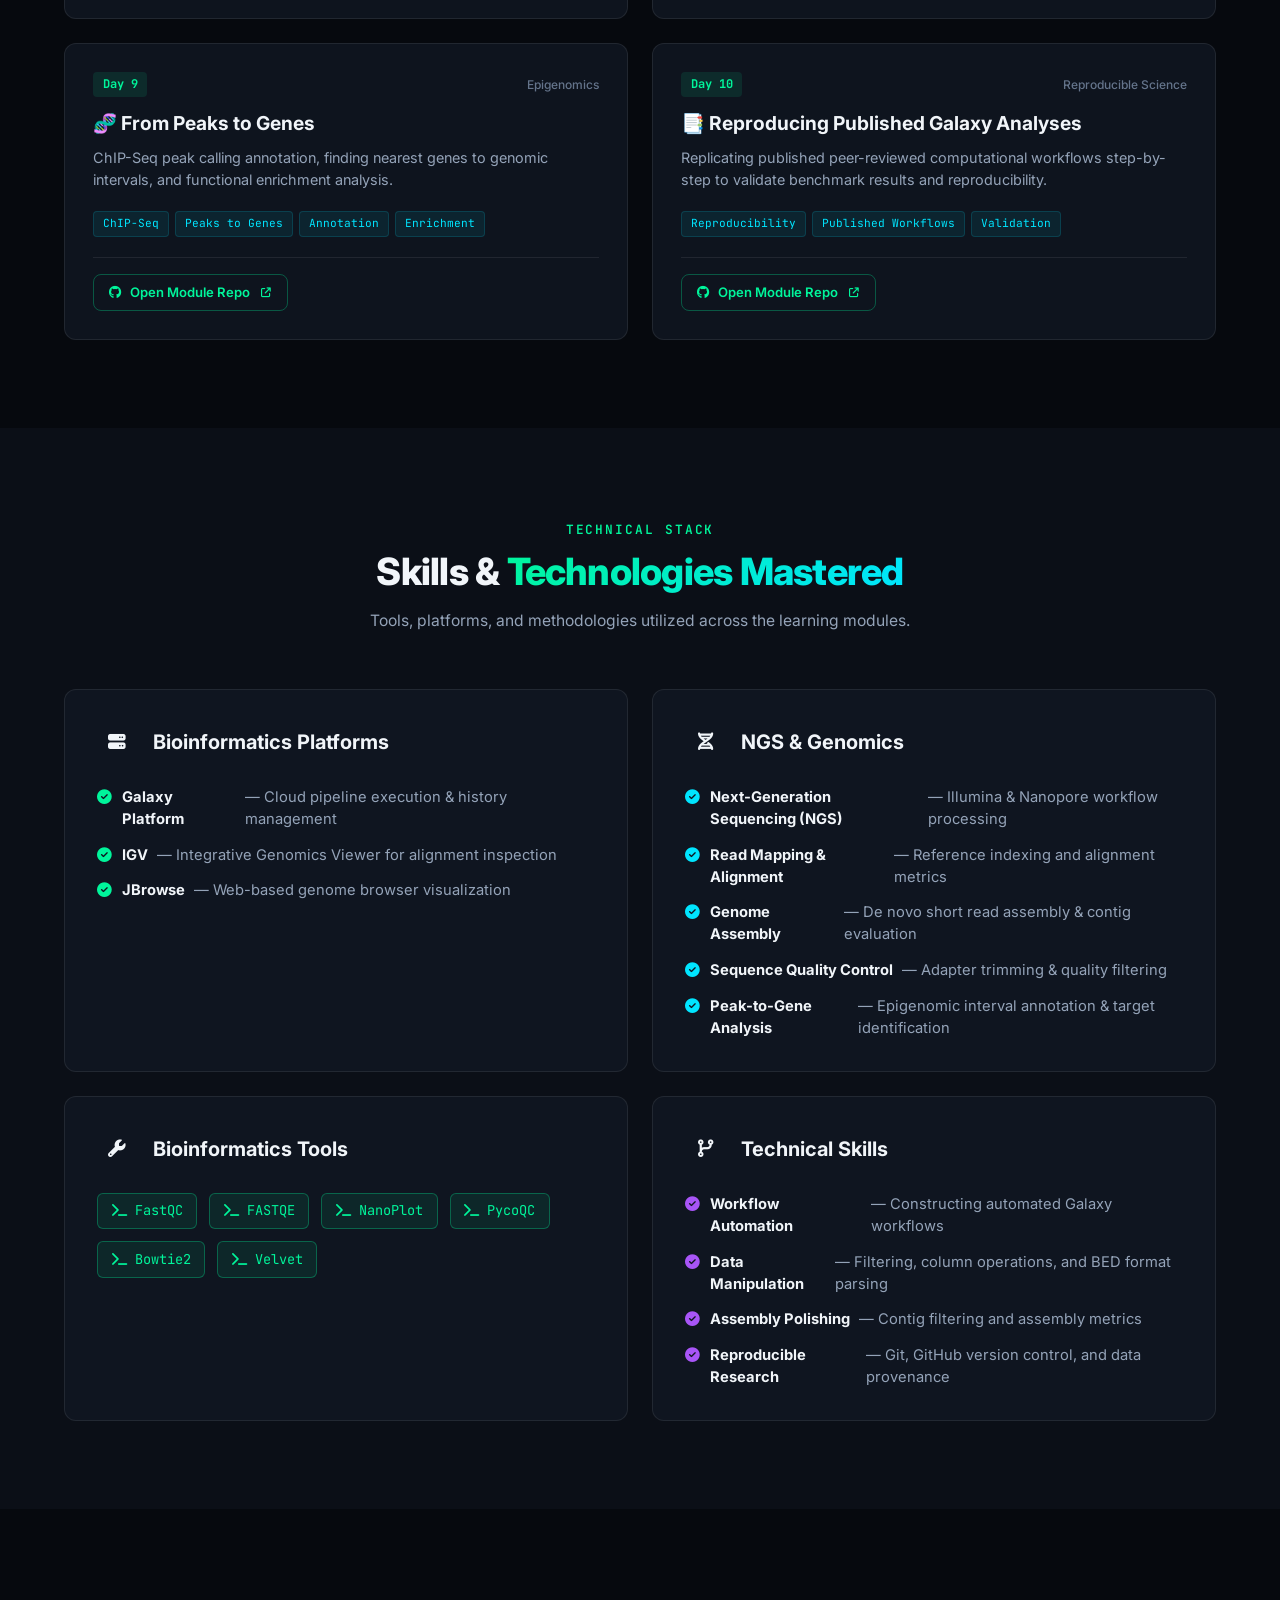
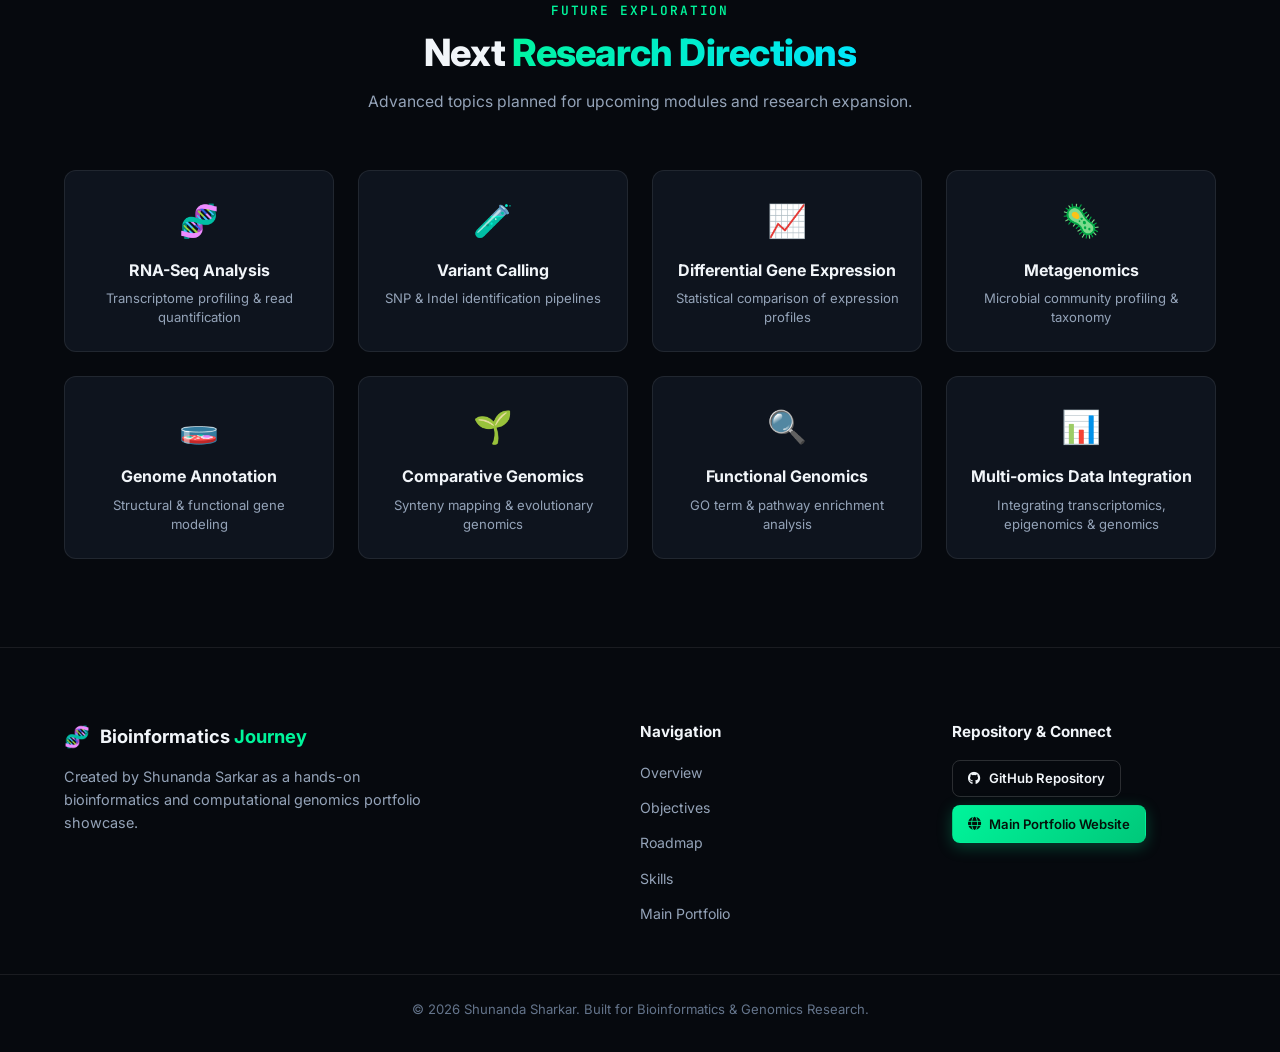
==== commit f97d177c: "Make Bioinformatics Learning Journey live demo mobile responsive" ====
--- a/Bioinformatics-Learning-Journey/index.html
+++ b/Bioinformatics-Learning-Journey/index.html
@@ -32,6 +32,11 @@
         <li><a href="#roadmap" class="nav-link">Roadmap</a></li>
         <li><a href="#skills" class="nav-link">Skills</a></li>
         <li><a href="#upcoming" class="nav-link">Upcoming</a></li>
+        <li class="mobile-nav-item">
+          <a href="https://github.com/shunandasharkarbio-boop/Bioinformatics-Learning-Journey" target="_blank" rel="noopener noreferrer" class="btn btn-outline-primary btn-sm" style="margin-top: 0.5rem; justify-content: center; width: 100%;">
+            <i class="fab fa-github"></i> GitHub Repo
+          </a>
+        </li>
       </ul>
       <div class="nav-actions">
         <a href="https://github.com/shunandasharkarbio-boop/Bioinformatics-Learning-Journey" target="_blank" rel="noopener noreferrer" class="btn btn-outline btn-sm">
--- a/Bioinformatics-Learning-Journey/style.css
+++ b/Bioinformatics-Learning-Journey/style.css
@@ -1,12 +1,13 @@
 /* ==========================================================================
    Bioinformatics Learning Journey - Premium Dark Theme System
+   Fully Mobile Responsive & Touch Optimized
    ========================================================================== */
 
 :root {
   --bg-dark: #0B0F17;
   --bg-darker: #06090E;
   --bg-card: rgba(18, 24, 36, 0.75);
-  --bg-card-hover: rgba(24, 32, 48, 0.9);
+  --bg-card-hover: rgba(24, 32, 48, 0.95);
   
   --color-primary: #00f59b;
   --color-secondary: #00e5ff;
@@ -26,10 +27,13 @@
   --font-mono: 'JetBrains Mono', monospace;
   
   --transition: all 0.3s cubic-bezier(0.16, 1, 0.3, 1);
+  --nav-height: 4.5rem;
 }
 
 /* Reset & Base */
-* {
+*,
+*::before,
+*::after {
   margin: 0;
   padding: 0;
   box-sizing: border-box;
@@ -37,6 +41,8 @@
 
 html {
   scroll-behavior: smooth;
+  scroll-padding-top: var(--nav-height);
+  -webkit-text-size-adjust: 100%;
 }
 
 body {
@@ -45,17 +51,22 @@
   color: var(--text-main);
   line-height: 1.6;
   overflow-x: hidden;
+  width: 100%;
+  position: relative;
+  -webkit-font-smoothing: antialiased;
 }
 
 /* Layout Utilities */
 .container {
+  width: 100%;
   max-width: 1200px;
   margin: 0 auto;
   padding: 0 1.5rem;
 }
 
 .section {
-  padding: 6rem 0;
+  padding: 5.5rem 0;
+  position: relative;
 }
 
 .bg-darker {
@@ -65,19 +76,12 @@
 .grid {
   display: grid;
   gap: 1.5rem;
+  width: 100%;
 }
 
 .grid-2 { grid-template-columns: repeat(2, 1fr); }
 .grid-3 { grid-template-columns: repeat(3, 1fr); }
 .grid-4 { grid-template-columns: repeat(4, 1fr); }
-
-@media (max-width: 992px) {
-  .grid-2, .grid-3, .grid-4 { grid-template-columns: repeat(2, 1fr); }
-}
-
-@media (max-width: 640px) {
-  .grid-2, .grid-3, .grid-4 { grid-template-columns: 1fr; }
-}
 
 /* Typography & Gradients */
 .text-gradient {
@@ -107,17 +111,19 @@
 }
 
 .section-title {
-  font-size: 2.25rem;
+  font-size: clamp(1.75rem, 3.5vw, 2.35rem);
   font-weight: 800;
   letter-spacing: -0.02em;
+  line-height: 1.25;
   margin-bottom: 0.75rem;
 }
 
 .section-desc {
   color: var(--text-muted);
-  max-width: 600px;
+  max-width: 620px;
   margin: 0 auto;
-  font-size: 1rem;
+  font-size: 0.98rem;
+  line-height: 1.6;
 }
 
 /* Navigation Bar */
@@ -127,8 +133,9 @@
   left: 0;
   width: 100%;
   z-index: 1000;
-  background: rgba(11, 15, 23, 0.85);
-  backdrop-filter: blur(12px);
+  background: rgba(11, 15, 23, 0.88);
+  backdrop-filter: blur(16px);
+  -webkit-backdrop-filter: blur(16px);
   border-bottom: 1px solid var(--border-card);
   transition: var(--transition);
 }
@@ -137,26 +144,45 @@
   display: flex;
   align-items: center;
   justify-content: space-between;
-  height: 4.5rem;
+  height: var(--nav-height);
   max-width: 1200px;
   margin: 0 auto;
   padding: 0 1.5rem;
+  position: relative;
 }
 
 .nav-logo {
-  display: flex;
+  display: inline-flex;
   align-items: center;
   gap: 0.6rem;
   text-decoration: none;
   font-weight: 700;
   font-size: 1.15rem;
   color: var(--text-main);
+  transition: var(--transition);
+  z-index: 1001;
+  flex-shrink: 0;
+}
+
+.nav-logo:hover {
+  opacity: 0.9;
+}
+
+.logo-icon {
+  font-size: 1.3rem;
+  display: inline-block;
+  transition: transform 0.3s ease;
+}
+
+.nav-logo:hover .logo-icon {
+  transform: rotate(15deg);
 }
 
 .nav-links {
   display: flex;
   list-style: none;
-  gap: 2rem;
+  gap: 1.75rem;
+  align-items: center;
 }
 
 .nav-link {
@@ -164,49 +190,64 @@
   color: var(--text-muted);
   font-size: 0.9rem;
   font-weight: 500;
+  padding: 0.35rem 0.2rem;
   transition: var(--transition);
+  position: relative;
 }
 
 .nav-link:hover, .nav-link.active {
   color: var(--color-primary);
 }
 
+.nav-link.active::after {
+  content: '';
+  position: absolute;
+  bottom: -4px;
+  left: 0;
+  width: 100%;
+  height: 2px;
+  background: var(--color-primary);
+  border-radius: 2px;
+  box-shadow: 0 0 8px var(--color-primary);
+}
+
+.mobile-nav-item {
+  display: none;
+}
+
+.nav-actions {
+  display: flex;
+  align-items: center;
+  gap: 0.75rem;
+}
+
 .mobile-toggle {
   display: none;
-  background: none;
-  border: none;
+  background: rgba(255, 255, 255, 0.05);
+  border: 1px solid var(--border-card);
+  border-radius: 8px;
   color: var(--text-main);
-  font-size: 1.25rem;
+  font-size: 1.2rem;
+  width: 42px;
+  height: 42px;
   cursor: pointer;
-}
-
-@media (max-width: 768px) {
-  .nav-links {
-    position: absolute;
-    top: 4.5rem;
-    left: 0;
-    width: 100%;
-    background: var(--bg-darker);
-    flex-direction: column;
-    padding: 1.5rem;
-    gap: 1rem;
-    border-bottom: 1px solid var(--border-card);
-    display: none;
-  }
-  
-  .nav-links.active {
-    display: flex;
-  }
-  
-  .mobile-toggle {
-    display: block;
-  }
+  align-items: center;
+  justify-content: center;
+  transition: var(--transition);
+  z-index: 1001;
+}
+
+.mobile-toggle:hover {
+  background: rgba(0, 245, 155, 0.1);
+  border-color: var(--border-cyan);
+  color: var(--color-primary);
 }
 
 /* Buttons */
 .btn {
   display: inline-flex;
   align-items: center;
+  justify-content: center;
   gap: 0.5rem;
   padding: 0.75rem 1.5rem;
   border-radius: 8px;
@@ -216,11 +257,18 @@
   cursor: pointer;
   transition: var(--transition);
   border: 1px solid transparent;
+  white-space: nowrap;
+  user-select: none;
+  -webkit-tap-highlight-color: transparent;
+}
+
+.btn:active {
+  transform: scale(0.98);
 }
 
 .btn-sm {
-  padding: 0.45rem 0.9rem;
-  font-size: 0.8rem;
+  padding: 0.45rem 0.95rem;
+  font-size: 0.82rem;
 }
 
 .btn-primary {
@@ -254,6 +302,7 @@
 .btn-outline:hover {
   border-color: var(--color-primary);
   color: var(--color-primary);
+  background: rgba(0, 245, 155, 0.05);
 }
 
 .btn-outline-primary {
@@ -275,22 +324,24 @@
 /* Hero Section */
 .hero-section {
   position: relative;
-  padding: 9rem 0 5rem 0;
+  padding: 8.5rem 0 4.5rem 0;
   overflow: hidden;
 }
 
 .hero-bg-glow {
   position: absolute;
-  top: -100px;
-  right: -100px;
+  top: -80px;
+  right: -80px;
   width: 500px;
   height: 500px;
+  max-width: 100vw;
   background: radial-gradient(circle, rgba(0, 245, 155, 0.12) 0%, rgba(0, 229, 255, 0.05) 50%, transparent 70%);
   pointer-events: none;
 }
 
 .hero-grid {
   align-items: center;
+  gap: 2.5rem;
 }
 
 .hero-badge {
@@ -308,20 +359,24 @@
 }
 
 .hero-title {
-  font-size: 3rem;
+  font-size: clamp(2.2rem, 5vw, 3.1rem);
   font-weight: 800;
   line-height: 1.15;
   margin-bottom: 1.25rem;
+  letter-spacing: -0.02em;
+  word-break: break-word;
 }
 
 .hero-description {
-  font-size: 1.1rem;
+  font-size: clamp(0.95rem, 1.8vw, 1.1rem);
   color: var(--text-muted);
   margin-bottom: 2rem;
+  line-height: 1.65;
 }
 
 .hero-stats {
   display: flex;
+  flex-wrap: wrap;
   gap: 2rem;
   margin-bottom: 2.25rem;
   padding-bottom: 1.5rem;
@@ -334,18 +389,21 @@
 }
 
 .stat-number {
-  font-size: 1.75rem;
+  font-size: clamp(1.5rem, 3.5vw, 1.85rem);
   font-weight: 800;
   color: var(--color-primary);
+  line-height: 1.1;
 }
 
 .stat-label {
   font-size: 0.8rem;
   color: var(--text-muted);
+  margin-top: 0.2rem;
 }
 
 .hero-cta {
   display: flex;
+  flex-wrap: wrap;
   gap: 1rem;
 }
 
@@ -353,10 +411,12 @@
 .hero-visual {
   display: flex;
   justify-content: center;
+  width: 100%;
 }
 
 .banner-frame {
   width: 100%;
+  max-width: 100%;
   background: var(--bg-card);
   border: 1px solid var(--border-card);
   border-radius: 12px;
@@ -383,6 +443,7 @@
   width: 10px;
   height: 10px;
   border-radius: 50%;
+  flex-shrink: 0;
 }
 .dot.red { background: #ff5f56; }
 .dot.yellow { background: #ffbd2e; }
@@ -393,10 +454,14 @@
   font-family: var(--font-mono);
   font-size: 0.75rem;
   color: var(--text-dim);
+  white-space: nowrap;
+  overflow: hidden;
+  text-overflow: ellipsis;
 }
 
 .banner-body {
   overflow: hidden;
+  background: #06090e;
 }
 
 .banner-img {
@@ -404,6 +469,11 @@
   height: auto;
   display: block;
   object-fit: cover;
+  transition: transform 0.5s ease;
+}
+
+.banner-frame:hover .banner-img {
+  transform: scale(1.02);
 }
 
 /* Card System */
@@ -414,6 +484,7 @@
   padding: 1.75rem;
   transition: var(--transition);
   position: relative;
+  width: 100%;
 }
 
 .card:hover {
@@ -427,11 +498,13 @@
 .objective-card h3 {
   font-size: 1.15rem;
   margin-bottom: 0.5rem;
+  font-weight: 700;
 }
 
 .objective-card p {
   color: var(--text-muted);
   font-size: 0.9rem;
+  line-height: 1.55;
 }
 
 .card-icon {
@@ -443,6 +516,7 @@
   justify-content: center;
   font-size: 1.2rem;
   margin-bottom: 1.25rem;
+  flex-shrink: 0;
 }
 
 .card-icon.cyan { background: rgba(0, 245, 155, 0.1); color: var(--color-primary); }
@@ -457,6 +531,7 @@
   display: flex;
   flex-direction: column;
   gap: 1.25rem;
+  width: 100%;
 }
 
 .search-box {
@@ -472,6 +547,7 @@
   top: 50%;
   transform: translateY(-50%);
   color: var(--text-dim);
+  font-size: 0.95rem;
 }
 
 .search-box input {
@@ -490,6 +566,7 @@
   outline: none;
   border-color: var(--color-primary);
   box-shadow: var(--glow-cyan);
+  background: rgba(18, 24, 36, 0.95);
 }
 
 .filter-buttons {
@@ -497,6 +574,7 @@
   justify-content: center;
   flex-wrap: wrap;
   gap: 0.6rem;
+  width: 100%;
 }
 
 .filter-btn {
@@ -509,6 +587,7 @@
   font-weight: 500;
   cursor: pointer;
   transition: var(--transition);
+  -webkit-tap-highlight-color: transparent;
 }
 
 .filter-btn:hover, .filter-btn.active {
@@ -528,6 +607,8 @@
   justify-content: space-between;
   align-items: center;
   margin-bottom: 0.85rem;
+  flex-wrap: wrap;
+  gap: 0.5rem;
 }
 
 .day-badge {
@@ -550,6 +631,7 @@
   font-size: 1.2rem;
   font-weight: 700;
   margin-bottom: 0.6rem;
+  line-height: 1.35;
 }
 
 .module-desc {
@@ -557,6 +639,7 @@
   color: var(--text-muted);
   margin-bottom: 1.25rem;
   flex-grow: 1;
+  line-height: 1.55;
 }
 
 .module-tags {
@@ -571,8 +654,9 @@
   font-size: 0.7rem;
   color: var(--color-secondary);
   background: rgba(0, 229, 255, 0.08);
-  padding: 0.15rem 0.5rem;
+  padding: 0.18rem 0.55rem;
   border-radius: 4px;
+  border: 1px solid rgba(0, 229, 255, 0.15);
 }
 
 .module-footer {
@@ -594,6 +678,7 @@
 
 .skill-cat-header h3 {
   font-size: 1.25rem;
+  font-weight: 700;
 }
 
 .skill-cat-icon {
@@ -604,21 +689,28 @@
   align-items: center;
   justify-content: center;
   font-size: 1.1rem;
+  flex-shrink: 0;
 }
 
 .skill-list {
   list-style: none;
   display: flex;
   flex-direction: column;
-  gap: 0.8rem;
+  gap: 0.85rem;
 }
 
 .skill-list li {
   font-size: 0.92rem;
   color: var(--text-muted);
   display: flex;
-  align-items: center;
+  align-items: flex-start;
   gap: 0.6rem;
+  line-height: 1.5;
+}
+
+.skill-list li i {
+  margin-top: 0.25rem;
+  flex-shrink: 0;
 }
 
 .skill-list li strong {
@@ -642,12 +734,19 @@
   display: flex;
   align-items: center;
   gap: 0.5rem;
+  transition: var(--transition);
+}
+
+.tool-pill:hover {
+  background: rgba(0, 245, 155, 0.15);
+  box-shadow: var(--glow-cyan);
+  transform: translateY(-2px);
 }
 
 /* Upcoming Topics */
 .upcoming-card {
   text-align: center;
-  padding: 1.5rem 1rem;
+  padding: 1.5rem 1.25rem;
 }
 
 .upcoming-icon {
@@ -658,18 +757,20 @@
 .upcoming-card h4 {
   font-size: 1rem;
   margin-bottom: 0.35rem;
+  font-weight: 700;
 }
 
 .upcoming-card p {
-  font-size: 0.8rem;
+  font-size: 0.82rem;
   color: var(--text-muted);
+  line-height: 1.45;
 }
 
 /* Footer */
 .footer {
   background: var(--bg-darker);
   border-top: 1px solid var(--border-card);
-  padding: 4rem 0 2rem 0;
+  padding: 4.5rem 0 2rem 0;
 }
 
 .footer-content {
@@ -679,31 +780,26 @@
   margin-bottom: 3rem;
 }
 
-@media (max-width: 768px) {
-  .footer-content {
-    grid-template-columns: 1fr;
-    gap: 2rem;
-  }
-}
-
 .footer-desc {
   color: var(--text-muted);
   font-size: 0.9rem;
   margin-top: 0.75rem;
-  max-width: 350px;
+  max-width: 360px;
+  line-height: 1.6;
 }
 
 .footer-links h4, .footer-social h4 {
   font-size: 0.95rem;
   margin-bottom: 1rem;
   color: var(--text-main);
+  font-weight: 700;
 }
 
 .footer-links ul {
   list-style: none;
   display: flex;
   flex-direction: column;
-  gap: 0.5rem;
+  gap: 0.6rem;
 }
 
 .footer-links a {
@@ -711,10 +807,12 @@
   color: var(--text-muted);
   font-size: 0.88rem;
   transition: var(--transition);
+  display: inline-block;
 }
 
 .footer-links a:hover {
   color: var(--color-primary);
+  transform: translateX(4px);
 }
 
 .footer-social {
@@ -727,6 +825,326 @@
   border-top: 1px solid var(--border-card);
   padding-top: 1.5rem;
   text-align: center;
-  font-size: 0.8rem;
+  font-size: 0.82rem;
   color: var(--text-dim);
 }
+
+/* ==========================================================================
+   Responsive Breakpoints & Mobile Adaptations
+   ========================================================================== */
+
+/* Large Tablets & Small Desktops (<= 992px) */
+@media (max-width: 992px) {
+  .hero-grid {
+    grid-template-columns: 1fr;
+    gap: 3rem;
+  }
+
+  .hero-content {
+    max-width: 720px;
+    margin: 0 auto;
+    text-align: center;
+  }
+
+  .hero-badge {
+    margin-left: auto;
+    margin-right: auto;
+  }
+
+  .hero-stats {
+    justify-content: center;
+  }
+
+  .hero-cta {
+    justify-content: center;
+  }
+
+  .hero-visual {
+    max-width: 720px;
+    margin: 0 auto;
+  }
+
+  .grid-3 {
+    grid-template-columns: repeat(2, 1fr);
+  }
+
+  .grid-4 {
+    grid-template-columns: repeat(3, 1fr);
+  }
+
+  .footer-content {
+    grid-template-columns: 1fr 1fr;
+    gap: 2.5rem;
+  }
+
+  .footer-brand {
+    grid-column: 1 / -1;
+  }
+}
+
+/* Tablets & Large Phones (<= 768px) */
+@media (max-width: 768px) {
+  :root {
+    --nav-height: 4rem;
+  }
+
+  .container {
+    padding: 0 1.25rem;
+  }
+
+  .section {
+    padding: 4rem 0;
+  }
+
+  .section-header {
+    margin-bottom: 2.5rem;
+  }
+
+  /* Mobile Navbar Dropdown */
+  .nav-actions {
+    display: none;
+  }
+
+  .mobile-toggle {
+    display: flex;
+  }
+
+  .mobile-nav-item {
+    display: block;
+    width: 100%;
+    padding-top: 0.5rem;
+    border-top: 1px solid var(--border-card);
+  }
+
+  .nav-links {
+    position: fixed;
+    top: var(--nav-height);
+    left: 0;
+    width: 100%;
+    background: rgba(6, 9, 14, 0.98);
+    backdrop-filter: blur(20px);
+    -webkit-backdrop-filter: blur(20px);
+    flex-direction: column;
+    padding: 1.5rem 1.25rem 2rem 1.25rem;
+    gap: 0.5rem;
+    border-bottom: 1px solid var(--border-card);
+    display: none;
+    box-shadow: 0 15px 35px rgba(0, 0, 0, 0.7);
+    max-height: calc(100vh - var(--nav-height));
+    overflow-y: auto;
+  }
+
+  .nav-links.active {
+    display: flex;
+    animation: navSlideDown 0.3s cubic-bezier(0.16, 1, 0.3, 1) forwards;
+  }
+
+  .nav-links li {
+    width: 100%;
+  }
+
+  .nav-link {
+    display: block;
+    padding: 0.75rem 1rem;
+    border-radius: 8px;
+    font-size: 1rem;
+    width: 100%;
+  }
+
+  .nav-link:hover, .nav-link.active {
+    background: rgba(0, 245, 155, 0.08);
+  }
+
+  .nav-link.active::after {
+    display: none;
+  }
+
+  /* Grid Stack */
+  .grid-2, .grid-3 {
+    grid-template-columns: 1fr;
+  }
+
+  .grid-4 {
+    grid-template-columns: repeat(2, 1fr);
+  }
+
+  .hero-section {
+    padding: 6.5rem 0 3.5rem 0;
+  }
+
+  .card {
+    padding: 1.35rem;
+  }
+
+  .skill-category-card {
+    padding: 1.35rem;
+  }
+
+  .footer-content {
+    grid-template-columns: 1fr;
+    gap: 2rem;
+  }
+
+  .footer-social {
+    width: 100%;
+  }
+
+  .footer-social .btn {
+    width: 100%;
+  }
+}
+
+/* Mobile Phones (<= 576px) */
+@media (max-width: 576px) {
+  .container {
+    padding: 0 1rem;
+  }
+
+  .hero-content {
+    text-align: left;
+  }
+
+  .hero-badge {
+    margin-left: 0;
+    margin-right: 0;
+    font-size: 0.7rem;
+    padding: 0.3rem 0.7rem;
+  }
+
+  .hero-title {
+    font-size: 2.1rem;
+  }
+
+  .hero-description {
+    font-size: 0.95rem;
+    margin-bottom: 1.5rem;
+  }
+
+  .hero-stats {
+    display: grid;
+    grid-template-columns: repeat(3, 1fr);
+    gap: 0.75rem;
+    justify-content: flex-start;
+    padding-bottom: 1.25rem;
+    margin-bottom: 1.75rem;
+  }
+
+  .stat-item {
+    text-align: center;
+  }
+
+  .stat-number {
+    font-size: 1.45rem;
+  }
+
+  .stat-label {
+    font-size: 0.72rem;
+  }
+
+  .hero-cta {
+    flex-direction: column;
+    width: 100%;
+    gap: 0.75rem;
+  }
+
+  .hero-cta .btn {
+    width: 100%;
+  }
+
+  .filter-wrapper {
+    gap: 0.85rem;
+  }
+
+  .search-box input {
+    font-size: 0.88rem;
+    padding: 0.75rem 1rem 0.75rem 2.6rem;
+  }
+
+  .search-icon {
+    left: 1rem;
+  }
+
+  .filter-buttons {
+    gap: 0.4rem;
+  }
+
+  .filter-btn {
+    padding: 0.35rem 0.8rem;
+    font-size: 0.78rem;
+  }
+
+  .module-footer .btn {
+    width: 100%;
+  }
+
+  .grid-4.upcoming-grid {
+    grid-template-columns: repeat(2, 1fr);
+    gap: 0.85rem;
+  }
+
+  .upcoming-card {
+    padding: 1.1rem 0.75rem;
+  }
+
+  .upcoming-icon {
+    font-size: 1.6rem;
+    margin-bottom: 0.5rem;
+  }
+
+  .upcoming-card h4 {
+    font-size: 0.88rem;
+  }
+
+  .upcoming-card p {
+    font-size: 0.72rem;
+  }
+}
+
+/* Very Small Mobile Devices (<= 380px) */
+@media (max-width: 380px) {
+  .nav-logo {
+    font-size: 1rem;
+  }
+
+  .hero-title {
+    font-size: 1.85rem;
+  }
+
+  .hero-stats {
+    grid-template-columns: repeat(3, 1fr);
+    gap: 0.4rem;
+  }
+
+  .stat-number {
+    font-size: 1.25rem;
+  }
+
+  .stat-label {
+    font-size: 0.65rem;
+  }
+
+  .grid-4.upcoming-grid {
+    grid-template-columns: 1fr;
+  }
+
+  .tool-pills {
+    gap: 0.4rem;
+  }
+
+  .tool-pill {
+    font-size: 0.75rem;
+    padding: 0.3rem 0.6rem;
+  }
+}
+
+/* Animations */
+@keyframes navSlideDown {
+  from {
+    opacity: 0;
+    transform: translateY(-10px);
+  }
+  to {
+    opacity: 1;
+    transform: translateY(0);
+  }
+}
